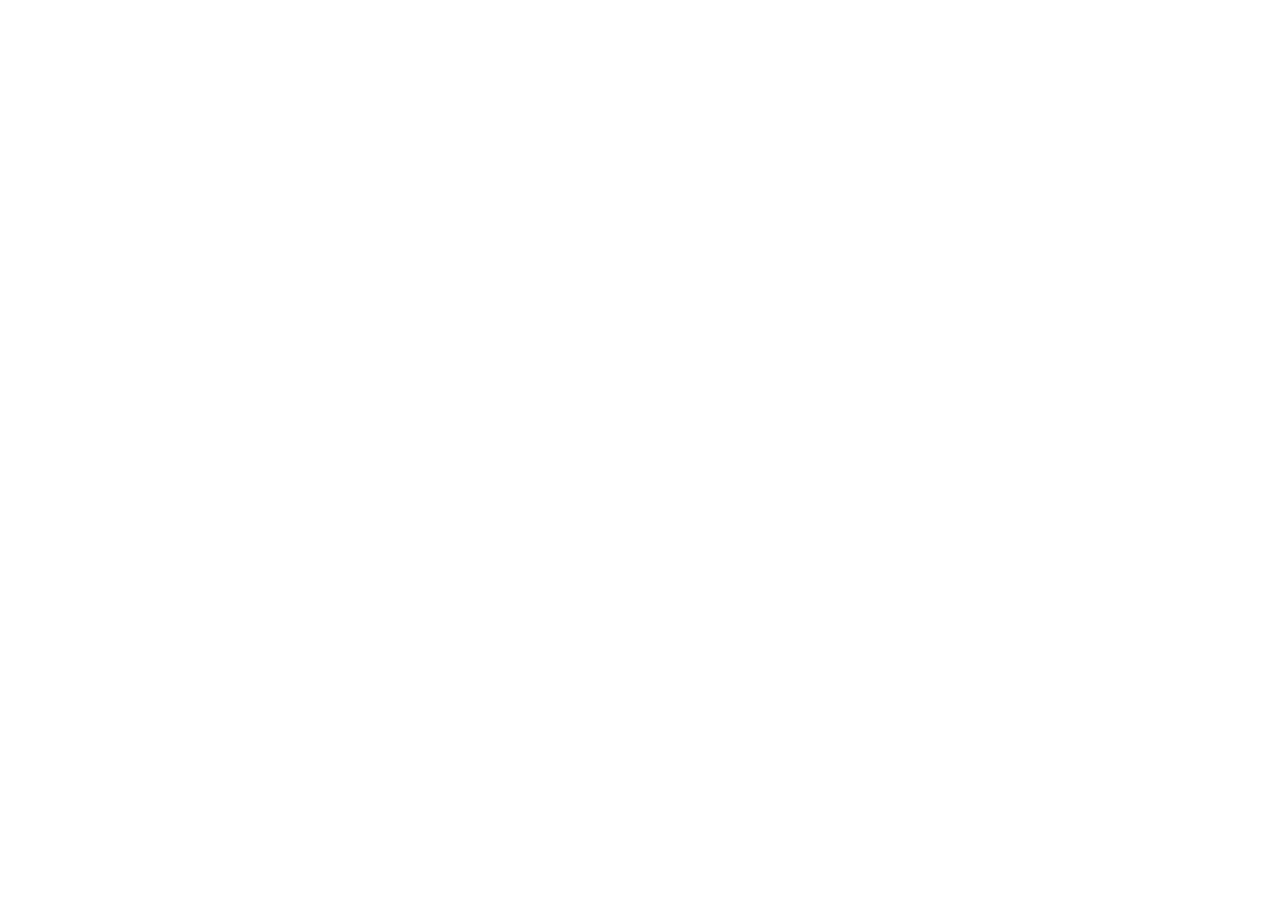
==== index.html @ 639f2962 "add design token and atom ui component at main.css and token.css" ====
<!DOCTYPE html>
<html lang="en">
<head>
    <meta charset="UTF-8">
    <meta name="viewport" content="width=device-width, initial-scale=1.0">
    <link rel="stylesheet" href="./styles/main.css">
    <title>Document</title>
</head>
<body>
    
</body>
</html>
---- styles/main.css ----
@import url(./token.css);

.heading-1{
    font-family: var(--font-family-heading);
    font-size: var(--font-size-h1);
    font-weight: var(--font-weight-h1);
    line-height: var(--font-lineheight-h1);
    letter-spacing: var(--font-letterspacing-h1);
}
.heading-2{
    font-family: var(--font-family-heading);
    font-size: var(--font-size-h2);
    font-weight: var(--font-weight-h2);
    line-height: var(--font-lineheight-h2);
    letter-spacing: var(--font-letterspacing-h2);
}
.heading-3{
    font-family: var(--font-family-heading);
    font-size: var(--font-size-h3);
    font-weight: var(--font-weight-h3);
    line-height: var(--font-lineheight-h3);
    letter-spacing: var(--font-letterspacing-h3);
}
.heading-4{
    font-family: var(--font-family-heading);
    font-size: var(--font-size-h4);
    font-weight: var(--font-weight-h4);
    line-height: var(--font-lineheight-h4);
    letter-spacing: var(--font-letterspacing-h4);
}
.heading-5{
    font-family: var(--font-family-heading);
    font-size: var(--font-size-h5);
    font-weight: var(--font-weight-h5);
    line-height: var(--font-lineheight-h5);
    letter-spacing: var(--font-letterspacing-h5);
}
.heading-6{
    font-family: var(--font-family-heading);
    font-size: var(--font-size-h6);
    font-weight: var(--font-weight-h6);
    line-height: var(--font-lineheight-h6);
    letter-spacing: var(--font-letterspacing-h6);
}

.body-large-bold{
    font-family: var(--font-family-heading);
    font-size: var(--font-size-body-large-bold);
    font-weight: var(--font-weight-body-large-bold);
    line-height: var(--font-lineheight-body-large-bold);
    letter-spacing: var(--font-letterspacing-body-large-bold);
}
.body-large-semibold{
    font-family: var(--font-family-heading);
    font-size: var(--font-size-body-large-semibold);
    font-weight: var(--font-weight-body-large-semibold);
    line-height: var(--font-lineheight-body-large-semibold);
    letter-spacing: var(--font-letterspacing-body-large-semibold);
}
.body-large-medium{
    font-family: var(--font-family-heading);
    font-size: var(--font-size-body-large-medium);
    font-weight: var(--font-weight-body-large-medium);
    line-height: var(--font-lineheight-body-large-medium);
    letter-spacing: var(--font-letterspacing-body-large-medium);
}
.body-large-reguler{
    font-family: var(--font-family-heading);
    font-size: var(--font-size-body-large-reguler);
    font-weight: var(--font-weight-body-large-reguler);
    line-height: var(--font-lineheight-body-large-reguler);
    letter-spacing: var(--font-letterspacing-body-large-reguler);
}


.body-medium-bold{
    font-family: var(--font-family-heading);
    font-size: var(--font-size-body-medium-bold);
    font-weight: var(--font-weight-body-medium-bold);
    line-height: var(--font-lineheight-body-medium-bold);
    letter-spacing: var(--font-letterspacing-body-medium-bold);
}
.body-medium-semibold{
    font-family: var(--font-family-heading);
    font-size: var(--font-size-body-medium-semibold);
    font-weight: var(--font-weight-body-medium-semibold);
    line-height: var(--font-lineheight-body-medium-semibold);
    letter-spacing: var(--font-letterspacing-body-medium-semibold);
}
.body-medium-medium{
    font-family: var(--font-family-heading);
    font-size: var(--font-size-body-medium-medium);
    font-weight: var(--font-weight-body-medium-medium);
    line-height: var(--font-lineheight-body-medium-medium);
    letter-spacing: var(--font-letterspacing-body-medium-medium);
}
.body-medium-reguler{
    font-family: var(--font-family-heading);
    font-size: var(--font-size-body-medium-reguler);
    font-weight: var(--font-weight-body-medium-reguler);
    line-height: var(--font-lineheight-body-medium-reguler);
    letter-spacing: var(--font-letterspacing-body-medium-reguler);
}


.body-small-bold{
    font-family: var(--font-family-heading);
    font-size: var(--font-size-body-small-bold);
    font-weight: var(--font-weight-body-small-bold);
    line-height: var(--font-lineheight-body-small-bold);
    letter-spacing: var(--font-letterspacing-body-small-bold);
}
.body-small-semibold{
    font-family: var(--font-family-heading);
    font-size: var(--font-size-body-small-semibold);
    font-weight: var(--font-weight-body-small-semibold);
    line-height: var(--font-lineheight-body-small-semibold);
    letter-spacing: var(--font-letterspacing-body-small-semibold);
}
.body-small-medium{
    font-family: var(--font-family-heading);
    font-size: var(--font-size-body-small-medium);
    font-weight: var(--font-weight-body-small-medium);
    line-height: var(--font-lineheight-body-small-medium);
    letter-spacing: var(--font-letterspacing-body-small-medium);
}
.body-small-reguler{
    font-family: var(--font-family-heading);
    font-size: var(--font-size-body-small-reguler);
    font-weight: var(--font-weight-body-small-reguler);
    line-height: var(--font-lineheight-body-small-reguler);
    letter-spacing: var(--font-letterspacing-body-small-reguler);
}

.btn{
    font-family: var(--font-family-heading);
    font-size: var(--font-size-body-medium-bold);
    font-weight: var(--font-weight-body-medium-bold);
    line-height: var(--font-lineheight-body-medium-bold);
    letter-spacing: var(--font-letterspacing-body-medium-bold);
    display: inline-flex;
    align-items: center;
    justify-content: center;
    gap: 8px;
    height: 42px;
    padding: 10px 26px;
    border-radius: 10px;
    border: 1px solid transparent;
    cursor: pointer;
}

.button-primary-contained{
    color: var(--text-light-primary);
    background-color: var(--primary-default);
}
.button-primary-shadow{
    color: var(--primary-default);
    background-color: var(--primary-100);
}
.button-primary-outlined{
    color: var(--primary-default);
    background-color: var(--text-light-primary);
    border-color: var(--primary-default);
}
.button-secondary-contained{
    color: var(--text-light-primary);
    background-color: var(--secondary-default);
}
.button-secondary-shadow{
    color: var(--secondary-default);
    background-color: var(--secondary-100);
}
.button-secondary-outlined{
    color: var(--secondary-default);
    background-color: var(--text-light-primary);
    border-color: var(--secondary-default);
}
.button-disabled-contained{
    color: var(--text-dark-disabled);
    background-color: var(--greyscale-400);
}
.button-disabled-shadow{
    color: var(--text-dark-disabled);
    background-color: var(--greyscale-300);
}
.button-disabled-outlined{
    color: var(--text-dark-disabled);
    background-color: var(--greyscale-200);
    border-color: var(--disabled-default);
}
.chip{
    font-family: var(--font-family-heading);
    font-size: var(--font-size-body-small-regular);
    font-weight: var(--font-weight-body-small-regular);
    line-height: var(--font-lineheight-body-small-regular);
    letter-spacing: var(--font-letterspacing-body-small-regular);
    display: inline-flex;
    align-items: center;
    gap: 4px;
    padding: 4px 10px;
    border-radius: 10px;
    border: 1px solid transparent;
}

/* success */
.chip-success-shadow{
    color: var(--success-default);
    background-color: var(--success-background);
}
.chip-success-contained{
    color: var(--text-light-primary);
    background-color: var(--success-default);
}
.chip-success-outlined{
    color: var(--success-default);
    background-color: var(--text-light-primary);
    border-color: var(--success-default);
}

/* info */
.chip-info-shadow{
    color: var(--info-default);
    background-color: var(--info-background);
}
.chip-info-contained{
    color: var(--text-light-primary);
    background-color: var(--info-default);
}
.chip-info-outlined{
    color: var(--info-default);
    background-color: var(--text-light-primary);
    border-color: var(--info-default);
}

/* warning */
.chip-warning-shadow{
    color: var(--warning-default);
    background-color: var(--warning-background);
}
.chip-warning-contained{
    color: var(--text-light-primary);
    background-color: var(--warning-default);
}
.chip-warning-outlined{
    color: var(--warning-default);
    background-color: var(--text-light-primary);
    border-color: var(--warning-default);
}

/* error */
.chip-error-shadow{
    color: var(--error-default);
    background-color: var(--error-background);
}
.chip-error-contained{
    color: var(--text-light-primary);
    background-color: var(--error-default);
}
.chip-error-outlined{
    color: var(--error-default);
    background-color: var(--text-light-primary);
    border-color: var(--error-default);
}

/* primary */
.chip-primary-shadow{
    color: var(--primary-default);
    background-color: var(--primary-100);
}
.chip-primary-contained{
    color: var(--text-light-primary);
    background-color: var(--primary-default);
}
.chip-primary-outlined{
    color: var(--primary-default);
    background-color: var(--text-light-primary);
    border-color: var(--primary-default);
}

/* secondary */
.chip-secondary-shadow{
    color: var(--secondary-default);
    background-color: var(--secondary-100);
}
.chip-secondary-contained{
    color: var(--text-light-primary);
    background-color: var(--secondary-default);
}
.chip-secondary-outlined{
    color: var(--secondary-default);
    background-color: var(--text-light-primary);
    border-color: var(--secondary-default);
}

/* disabled */
.chip-disabled-shadow{
    color: var(--text-dark-disabled);
    background-color: var(--greyscale-300);
}
.chip-disabled-contained{
    color: var(--text-dark-disabled);
    background-color: var(--greyscale-400);
}
.chip-disabled-outlined{
    color: var(--text-dark-disabled);
    background-color: var(--greyscale-200);
    border-color: var(--greyscale-500);
}

/* Checkbox Component */
.checkbox-container {
    display: inline-flex;
    align-items: center;
    gap: 12px;
    cursor: pointer;
    user-select: none;
    font-family: var(--font-family-body);
    font-size: var(--font-size-body-medium-regular);
    font-weight: var(--font-weight-body-medium-regular);
    line-height: var(--font-lineheight-body-medium-regular);
    letter-spacing: var(--font-letterspacing-body-medium-regular);
    color: var(--text-dark-secondary);
}

.checkbox-input {
    appearance: none;
    -webkit-appearance: none;
    width: 18px;
    height: 18px;
    border-radius: 4px;
    border: 1px solid var(--primary-default);
    background-color: var(--primary-100);
    outline: none;
    cursor: pointer;
    display: grid;
    place-content: center;
    transition: all 0.2s ease;
    flex-shrink: 0;
    margin-bottom: 4px;
}

/* Checked state */
.checkbox-input:checked {
    background-color: var(--primary-default);
    border-color: var(--primary-default);
    margin-bottom: 4px;
}

.checkbox-input:checked::before {
    content: "";
    width: 4px;
    height: 8px;
    border: solid var(--text-light-primary);
    border-width: 0 2px 2px 0;
    transform: rotate(45deg);
    margin-bottom: 2px;
}

/* Disabled state */
.checkbox-container:has(.checkbox-input:disabled) {
    cursor: not-allowed;
    color: var(--text-dark-disabled);
}

.checkbox-input:disabled {
    cursor: not-allowed;
    background-color: var(--greyscale-300);
    border-color: var(--greyscale-300);
    margin-bottom: 4px;
}

.checkbox-input:disabled::before {
    content: "";
    width: 4px;
    height: 8px;
    border: solid var(--text-light-primary);
    border-width: 0 2px 2px 0;
    transform: rotate(45deg);
    margin-bottom: 2px;
}

/* Radio Button Component */
.radio-container {
    display: inline-flex;
    align-items: center;
    gap: 12px;
    cursor: pointer;
    user-select: none;
    font-family: var(--font-family-body);
    font-size: var(--font-size-body-medium-regular);
    font-weight: var(--font-weight-body-medium-regular);
    line-height: var(--font-lineheight-body-medium-regular);
    letter-spacing: var(--font-letterspacing-body-medium-regular);
    color: var(--text-dark-secondary);
}

.radio-input {
    appearance: none;
    -webkit-appearance: none;
    width: 18px;
    height: 18px;
    border-radius: 50%;
    border: 1.5px solid var(--primary-default);
    background-color: var(--other-primarybackground);
    outline: none;
    cursor: pointer;
    display: grid;
    place-content: center;
    transition: all 0.2s ease;
    flex-shrink: 0;
    margin-bottom: 4px;
}

/* Checked state */
.radio-input:checked::before {
    content: "";
    width: 10px;
    height: 10px;
    border-radius: 50%;
    background-color: var(--primary-default);
}

/* Disabled state */
.radio-container:has(.radio-input:disabled) {
    cursor: not-allowed;
    color: var(--text-dark-disabled);
}

.radio-input:disabled {
    cursor: not-allowed;
    border-color: var(--greyscale-300);
    background-color: var(--other-primarybackground);
    margin-bottom: 4px;
}

.radio-input:disabled::before {
    content: "";
    width: 10px;
    height: 10px;
    border-radius: 50%;
    background-color: var(--greyscale-300);
}

/* Switch (Toggle) Component */
.switch-container {
    display: inline-flex;
    align-items: center;
    gap: 12px;
    cursor: pointer;
    user-select: none;
    font-family: var(--font-family-body);
    font-size: var(--font-size-body-medium-regular);
    font-weight: var(--font-weight-body-medium-regular);
    line-height: var(--font-lineheight-body-medium-regular);
    letter-spacing: var(--font-letterspacing-body-medium-regular);
    color: var(--text-dark-primary);
}

.switch-input {
    appearance: none;
    -webkit-appearance: none;
    width: 38px;
    height: 22px;
    border-radius: 30px;
    background-color: var(--primary-100);
    outline: none;
    cursor: pointer;
    position: relative;
    transition: background-color 0.25s ease;
    flex-shrink: 0;
}

/* Bulatan tombol geser (Handle) */
.switch-input::before {
    content: "";
    position: absolute;
    width: 16px;
    height: 16px;
    border-radius: 50%;
    background-color: var(--greyscale-50);
    box-shadow: 0 1px 3px rgba(0, 0, 0, 0.15);
    top: 3px;
    left: 3px;
    transition: transform 0.25s ease, background-color 0.25s ease;
}

/* Active / Checked state (State=True) */
.switch-input:checked {
    background-color: var(--primary-default);
}

.switch-input:checked::before {
    transform: translateX(16px);
}

/* Disabled state */
.switch-container:has(.switch-input:disabled) {
    cursor: not-allowed;
    color: var(--text-dark-disabled);
}

.switch-input:disabled {
    cursor: not-allowed;
    background-color: var(--greyscale-200);
}

.switch-input:disabled::before {
    background-color: var(--greyscale-500);
    box-shadow: none;
}

.switch-input:disabled:checked {
    background-color: var(--greyscale-200);
}

.switch-input:disabled:checked::before {
    transform: translateX(16px);
    background-color: var(--greyscale-500);
}
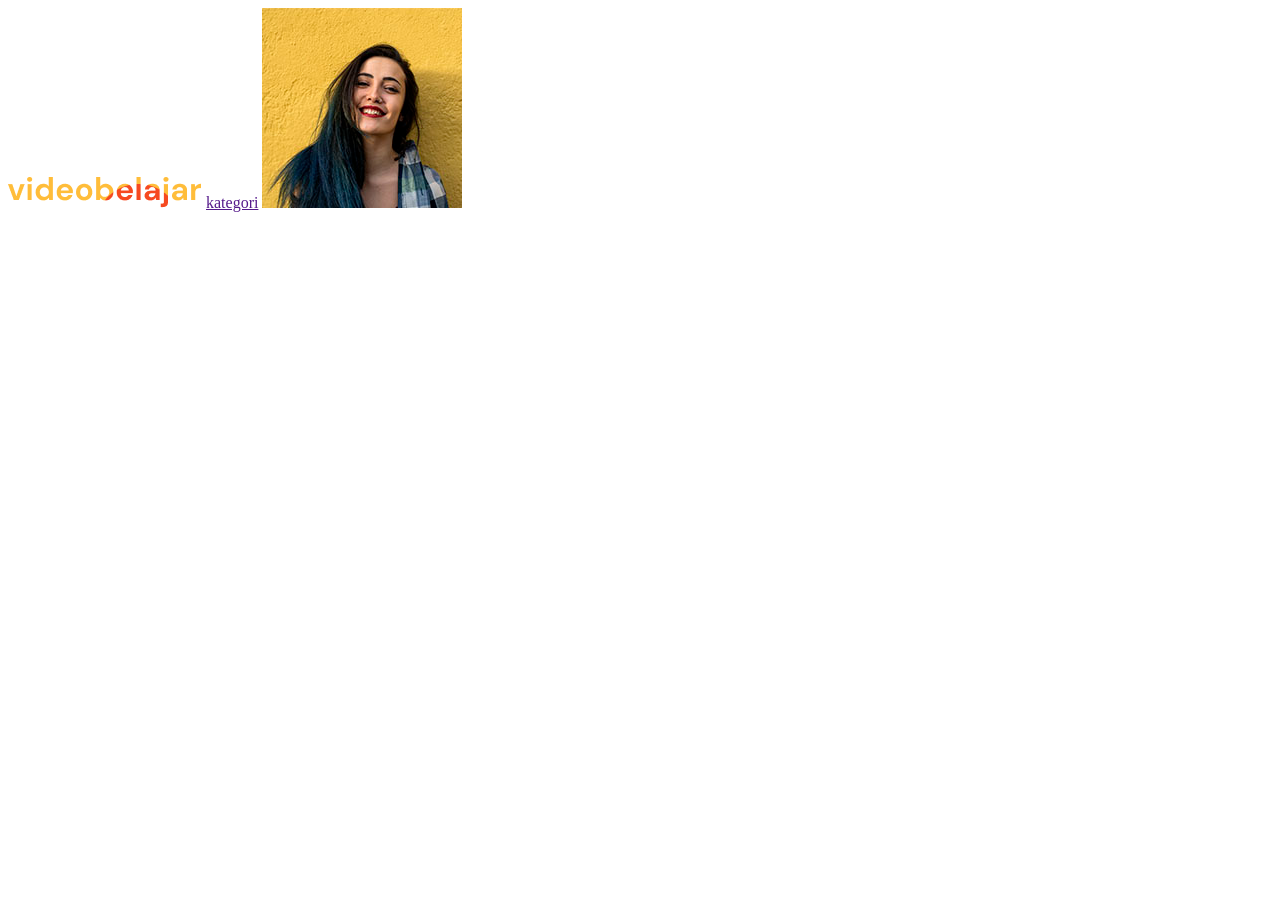
==== commit ce5e3b22: "add components.css, home.css, and auth.css" ====
--- a/index.html
+++ b/index.html
@@ -7,6 +7,11 @@
     <title>Document</title>
 </head>
 <body>
-    
+    <!-- Header/Navbar -->
+    <header class="navbar">
+        <img src="./assets/Logo.png" alt="logo video belajar">
+        <a href="">kategori</a>
+        <img src="./assets/profile.png" alt="foto profile">
+    </header>
 </body>
 </html>
--- a/styles/main.css
+++ b/styles/main.css
@@ -1,4 +1,7 @@
 @import url(./token.css);
+@import url(./components.css);
+@import url(./home.css);
+@import url(./auth.css);
 
 .heading-1{
     font-family: var(--font-family-heading);
@@ -132,391 +135,7 @@
     letter-spacing: var(--font-letterspacing-body-small-reguler);
 }
 
-.btn{
-    font-family: var(--font-family-heading);
-    font-size: var(--font-size-body-medium-bold);
-    font-weight: var(--font-weight-body-medium-bold);
-    line-height: var(--font-lineheight-body-medium-bold);
-    letter-spacing: var(--font-letterspacing-body-medium-bold);
-    display: inline-flex;
-    align-items: center;
-    justify-content: center;
-    gap: 8px;
-    height: 42px;
-    padding: 10px 26px;
-    border-radius: 10px;
-    border: 1px solid transparent;
-    cursor: pointer;
-}
-
-.button-primary-contained{
-    color: var(--text-light-primary);
-    background-color: var(--primary-default);
-}
-.button-primary-shadow{
-    color: var(--primary-default);
-    background-color: var(--primary-100);
-}
-.button-primary-outlined{
-    color: var(--primary-default);
-    background-color: var(--text-light-primary);
-    border-color: var(--primary-default);
-}
-.button-secondary-contained{
-    color: var(--text-light-primary);
-    background-color: var(--secondary-default);
-}
-.button-secondary-shadow{
-    color: var(--secondary-default);
-    background-color: var(--secondary-100);
-}
-.button-secondary-outlined{
-    color: var(--secondary-default);
-    background-color: var(--text-light-primary);
-    border-color: var(--secondary-default);
-}
-.button-disabled-contained{
-    color: var(--text-dark-disabled);
-    background-color: var(--greyscale-400);
-}
-.button-disabled-shadow{
-    color: var(--text-dark-disabled);
-    background-color: var(--greyscale-300);
-}
-.button-disabled-outlined{
-    color: var(--text-dark-disabled);
-    background-color: var(--greyscale-200);
-    border-color: var(--disabled-default);
-}
-.chip{
-    font-family: var(--font-family-heading);
-    font-size: var(--font-size-body-small-regular);
-    font-weight: var(--font-weight-body-small-regular);
-    line-height: var(--font-lineheight-body-small-regular);
-    letter-spacing: var(--font-letterspacing-body-small-regular);
-    display: inline-flex;
-    align-items: center;
-    gap: 4px;
-    padding: 4px 10px;
-    border-radius: 10px;
-    border: 1px solid transparent;
-}
-
-/* success */
-.chip-success-shadow{
-    color: var(--success-default);
-    background-color: var(--success-background);
-}
-.chip-success-contained{
-    color: var(--text-light-primary);
-    background-color: var(--success-default);
-}
-.chip-success-outlined{
-    color: var(--success-default);
-    background-color: var(--text-light-primary);
-    border-color: var(--success-default);
-}
-
-/* info */
-.chip-info-shadow{
-    color: var(--info-default);
-    background-color: var(--info-background);
-}
-.chip-info-contained{
-    color: var(--text-light-primary);
-    background-color: var(--info-default);
-}
-.chip-info-outlined{
-    color: var(--info-default);
-    background-color: var(--text-light-primary);
-    border-color: var(--info-default);
-}
-
-/* warning */
-.chip-warning-shadow{
-    color: var(--warning-default);
-    background-color: var(--warning-background);
-}
-.chip-warning-contained{
-    color: var(--text-light-primary);
-    background-color: var(--warning-default);
-}
-.chip-warning-outlined{
-    color: var(--warning-default);
-    background-color: var(--text-light-primary);
-    border-color: var(--warning-default);
-}
-
-/* error */
-.chip-error-shadow{
-    color: var(--error-default);
-    background-color: var(--error-background);
-}
-.chip-error-contained{
-    color: var(--text-light-primary);
-    background-color: var(--error-default);
-}
-.chip-error-outlined{
-    color: var(--error-default);
-    background-color: var(--text-light-primary);
-    border-color: var(--error-default);
-}
-
-/* primary */
-.chip-primary-shadow{
-    color: var(--primary-default);
-    background-color: var(--primary-100);
-}
-.chip-primary-contained{
-    color: var(--text-light-primary);
-    background-color: var(--primary-default);
-}
-.chip-primary-outlined{
-    color: var(--primary-default);
-    background-color: var(--text-light-primary);
-    border-color: var(--primary-default);
-}
-
-/* secondary */
-.chip-secondary-shadow{
-    color: var(--secondary-default);
-    background-color: var(--secondary-100);
-}
-.chip-secondary-contained{
-    color: var(--text-light-primary);
-    background-color: var(--secondary-default);
-}
-.chip-secondary-outlined{
-    color: var(--secondary-default);
-    background-color: var(--text-light-primary);
-    border-color: var(--secondary-default);
-}
-
-/* disabled */
-.chip-disabled-shadow{
-    color: var(--text-dark-disabled);
-    background-color: var(--greyscale-300);
-}
-.chip-disabled-contained{
-    color: var(--text-dark-disabled);
-    background-color: var(--greyscale-400);
-}
-.chip-disabled-outlined{
-    color: var(--text-dark-disabled);
-    background-color: var(--greyscale-200);
-    border-color: var(--greyscale-500);
-}
-
-/* Checkbox Component */
-.checkbox-container {
-    display: inline-flex;
-    align-items: center;
-    gap: 12px;
-    cursor: pointer;
-    user-select: none;
-    font-family: var(--font-family-body);
-    font-size: var(--font-size-body-medium-regular);
-    font-weight: var(--font-weight-body-medium-regular);
-    line-height: var(--font-lineheight-body-medium-regular);
-    letter-spacing: var(--font-letterspacing-body-medium-regular);
-    color: var(--text-dark-secondary);
-}
-
-.checkbox-input {
-    appearance: none;
-    -webkit-appearance: none;
-    width: 18px;
-    height: 18px;
-    border-radius: 4px;
-    border: 1px solid var(--primary-default);
-    background-color: var(--primary-100);
-    outline: none;
-    cursor: pointer;
-    display: grid;
-    place-content: center;
-    transition: all 0.2s ease;
-    flex-shrink: 0;
-    margin-bottom: 4px;
-}
-
-/* Checked state */
-.checkbox-input:checked {
-    background-color: var(--primary-default);
-    border-color: var(--primary-default);
-    margin-bottom: 4px;
-}
-
-.checkbox-input:checked::before {
-    content: "";
-    width: 4px;
-    height: 8px;
-    border: solid var(--text-light-primary);
-    border-width: 0 2px 2px 0;
-    transform: rotate(45deg);
-    margin-bottom: 2px;
-}
-
-/* Disabled state */
-.checkbox-container:has(.checkbox-input:disabled) {
-    cursor: not-allowed;
-    color: var(--text-dark-disabled);
-}
-
-.checkbox-input:disabled {
-    cursor: not-allowed;
-    background-color: var(--greyscale-300);
-    border-color: var(--greyscale-300);
-    margin-bottom: 4px;
-}
-
-.checkbox-input:disabled::before {
-    content: "";
-    width: 4px;
-    height: 8px;
-    border: solid var(--text-light-primary);
-    border-width: 0 2px 2px 0;
-    transform: rotate(45deg);
-    margin-bottom: 2px;
-}
-
-/* Radio Button Component */
-.radio-container {
-    display: inline-flex;
-    align-items: center;
-    gap: 12px;
-    cursor: pointer;
-    user-select: none;
-    font-family: var(--font-family-body);
-    font-size: var(--font-size-body-medium-regular);
-    font-weight: var(--font-weight-body-medium-regular);
-    line-height: var(--font-lineheight-body-medium-regular);
-    letter-spacing: var(--font-letterspacing-body-medium-regular);
-    color: var(--text-dark-secondary);
-}
-
-.radio-input {
-    appearance: none;
-    -webkit-appearance: none;
-    width: 18px;
-    height: 18px;
-    border-radius: 50%;
-    border: 1.5px solid var(--primary-default);
-    background-color: var(--other-primarybackground);
-    outline: none;
-    cursor: pointer;
-    display: grid;
-    place-content: center;
-    transition: all 0.2s ease;
-    flex-shrink: 0;
-    margin-bottom: 4px;
-}
-
-/* Checked state */
-.radio-input:checked::before {
-    content: "";
-    width: 10px;
-    height: 10px;
-    border-radius: 50%;
-    background-color: var(--primary-default);
-}
-
-/* Disabled state */
-.radio-container:has(.radio-input:disabled) {
-    cursor: not-allowed;
-    color: var(--text-dark-disabled);
-}
-
-.radio-input:disabled {
-    cursor: not-allowed;
-    border-color: var(--greyscale-300);
-    background-color: var(--other-primarybackground);
-    margin-bottom: 4px;
-}
-
-.radio-input:disabled::before {
-    content: "";
-    width: 10px;
-    height: 10px;
-    border-radius: 50%;
-    background-color: var(--greyscale-300);
-}
-
-/* Switch (Toggle) Component */
-.switch-container {
-    display: inline-flex;
-    align-items: center;
-    gap: 12px;
-    cursor: pointer;
-    user-select: none;
-    font-family: var(--font-family-body);
-    font-size: var(--font-size-body-medium-regular);
-    font-weight: var(--font-weight-body-medium-regular);
-    line-height: var(--font-lineheight-body-medium-regular);
-    letter-spacing: var(--font-letterspacing-body-medium-regular);
-    color: var(--text-dark-primary);
-}
-
-.switch-input {
-    appearance: none;
-    -webkit-appearance: none;
-    width: 38px;
-    height: 22px;
-    border-radius: 30px;
-    background-color: var(--primary-100);
-    outline: none;
-    cursor: pointer;
-    position: relative;
-    transition: background-color 0.25s ease;
-    flex-shrink: 0;
-}
-
-/* Bulatan tombol geser (Handle) */
-.switch-input::before {
-    content: "";
-    position: absolute;
-    width: 16px;
-    height: 16px;
-    border-radius: 50%;
-    background-color: var(--greyscale-50);
-    box-shadow: 0 1px 3px rgba(0, 0, 0, 0.15);
-    top: 3px;
-    left: 3px;
-    transition: transform 0.25s ease, background-color 0.25s ease;
-}
-
-/* Active / Checked state (State=True) */
-.switch-input:checked {
-    background-color: var(--primary-default);
-}
-
-.switch-input:checked::before {
-    transform: translateX(16px);
-}
-
-/* Disabled state */
-.switch-container:has(.switch-input:disabled) {
-    cursor: not-allowed;
-    color: var(--text-dark-disabled);
-}
-
-.switch-input:disabled {
-    cursor: not-allowed;
-    background-color: var(--greyscale-200);
-}
-
-.switch-input:disabled::before {
-    background-color: var(--greyscale-500);
-    box-shadow: none;
-}
-
-.switch-input:disabled:checked {
-    background-color: var(--greyscale-200);
-}
-
-.switch-input:disabled:checked::before {
-    transform: translateX(16px);
-    background-color: var(--greyscale-500);
-}
 
 
 
+
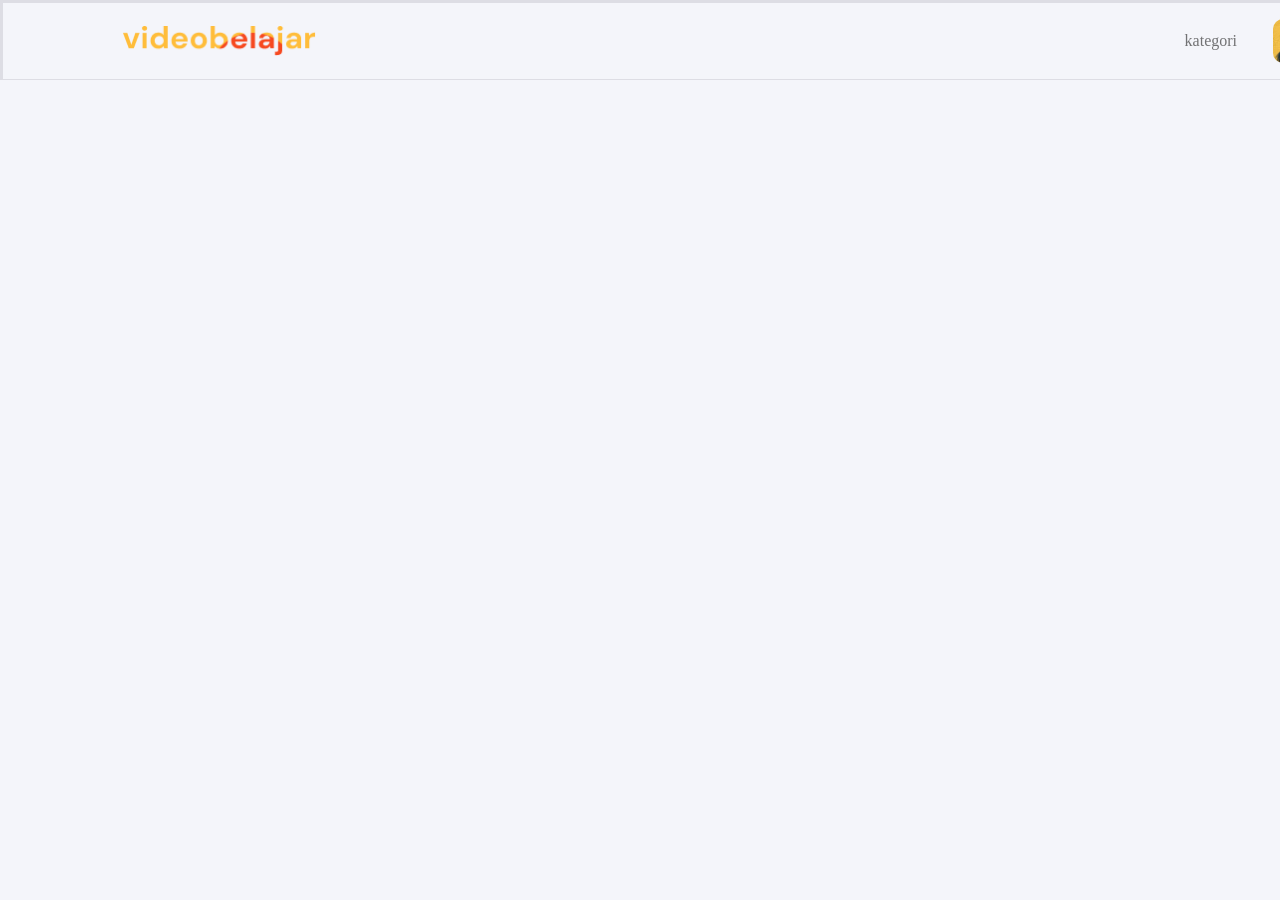
==== commit 0e4e4c24: "add reset.css for global  base styles" ====
--- a/index.html
+++ b/index.html
@@ -8,10 +8,12 @@
 </head>
 <body>
     <!-- Header/Navbar -->
-    <header class="navbar">
-        <img src="./assets/Logo.png" alt="logo video belajar">
-        <a href="">kategori</a>
-        <img src="./assets/profile.png" alt="foto profile">
+    <header class="navbar-container">
+        <div class="navbar-main">
+            <img class="logo-videobelajar" src="./assets/Logo.png" alt="logo video belajar">
+            <a class="kategori --body-medium-medium" href="">kategori</a>
+        </div>
+        <img class="profile-picture" src="./assets/profile.png" alt="foto profile">
     </header>
 </body>
 </html>
--- a/styles/main.css
+++ b/styles/main.css
@@ -1,4 +1,5 @@
 @import url(./token.css);
+@import url(./reset.css);
 @import url(./components.css);
 @import url(./home.css);
 @import url(./auth.css);
@@ -135,7 +136,45 @@
     letter-spacing: var(--font-letterspacing-body-small-reguler);
 }
 
+.navbar-container{
+    display: flex;
+    flex-direction: row;
+    justify-content: center;
+    align-items: center;
+    background-color: var(--other-basebackground);
+    width: 1440px;
+    height: 80px;
+    border-bottom-width: 1px;
+    padding-top: 12px;
+    padding-right: 120px;
+    padding-bottom: 12px;
+    padding-left: 120px;
+    gap: 36px;
+    border-color: var(--other-borderbackground);
+    border-style: solid;
+}
 
+.navbar-main{
+    display: flex;
+    justify-content: center;
+    align-items: center;
+    width: 1120px;
+    height: 56px;
+    justify-content: space-between;
+}
 
+.logo-videobelajar{
+    width: 193.03024291992188px;
+    height: 30.080001831054688px;
+}
 
+.profile-picture{
+    width: 44px;
+    height: 44px;
+    border-radius: 10px;
+}
 
+.kategori{
+    color: var(--text-dark-secondary);
+}
+
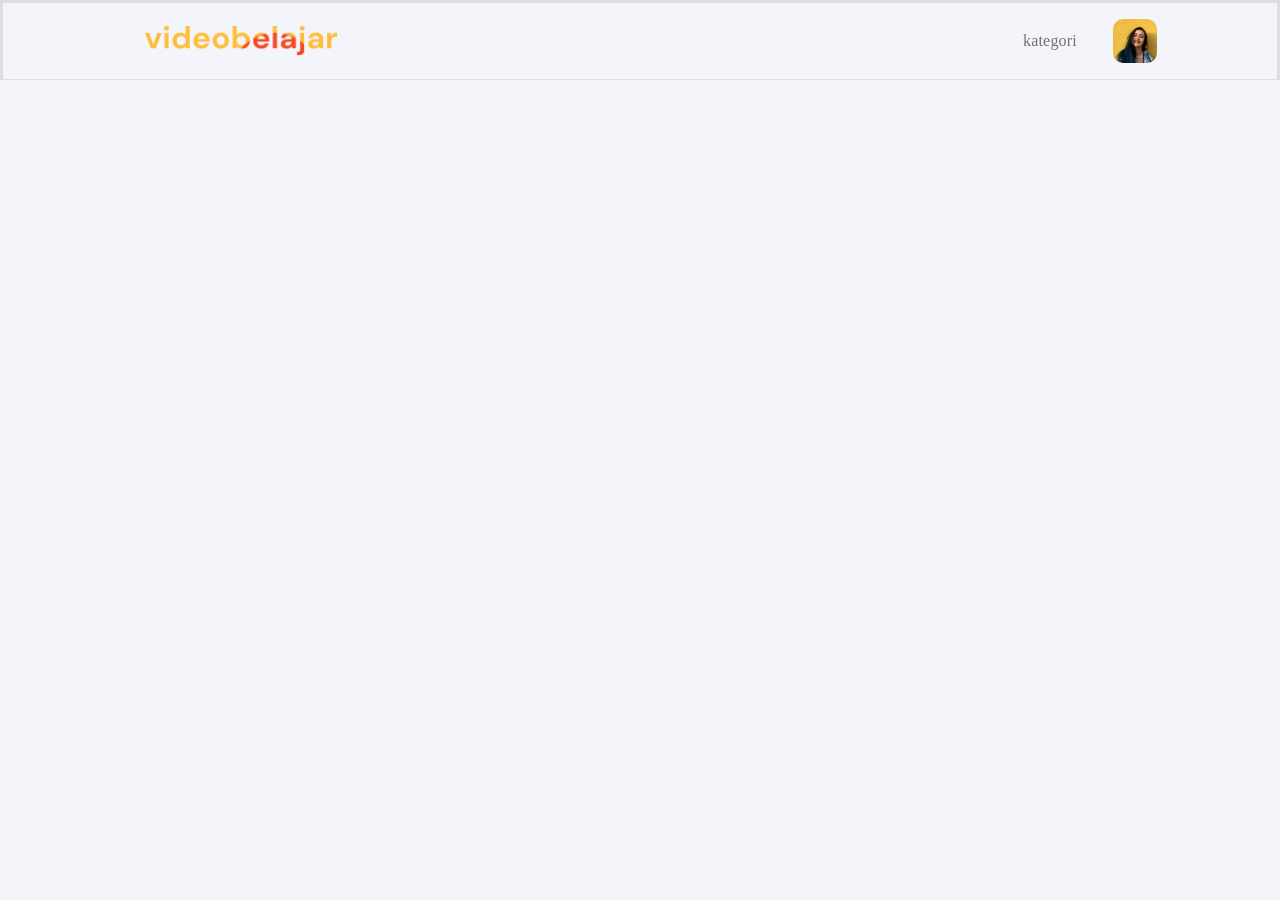
==== commit 70f5afd3: "make navbar and add navbar design at main.css" ====
--- a/index.html
+++ b/index.html
@@ -10,10 +10,18 @@
     <!-- Header/Navbar -->
     <header class="navbar-container">
         <div class="navbar-main">
-            <img class="logo-videobelajar" src="./assets/Logo.png" alt="logo video belajar">
-            <a class="kategori --body-medium-medium" href="">kategori</a>
+            <div class="box-logo-videobelajar">
+                <img class="logo-videobelajar" src="./assets/Logo.png" alt="logo video belajar">
+            </div>
+            <a class="kategori body-medium-medium" href="">kategori</a>
         </div>
         <img class="profile-picture" src="./assets/profile.png" alt="foto profile">
     </header>
+    <main>
+        <section class="hero-container"></section>
+        <section class="course-container"></section>
+        <section class="cta-container"></section>
+    </main>
+    <footer></footer>
 </body>
 </html>
--- a/styles/main.css
+++ b/styles/main.css
@@ -142,7 +142,7 @@
     justify-content: center;
     align-items: center;
     background-color: var(--other-basebackground);
-    width: 1440px;
+    width: 100%;
     height: 80px;
     border-bottom-width: 1px;
     padding-top: 12px;
@@ -163,6 +163,14 @@
     justify-content: space-between;
 }
 
+.box-logo-videobelajar{
+    display: flex;
+    width: 237px;
+    height: 56px;
+    align-items: center;
+    justify-content: center;
+}
+
 .logo-videobelajar{
     width: 193.03024291992188px;
     height: 30.080001831054688px;
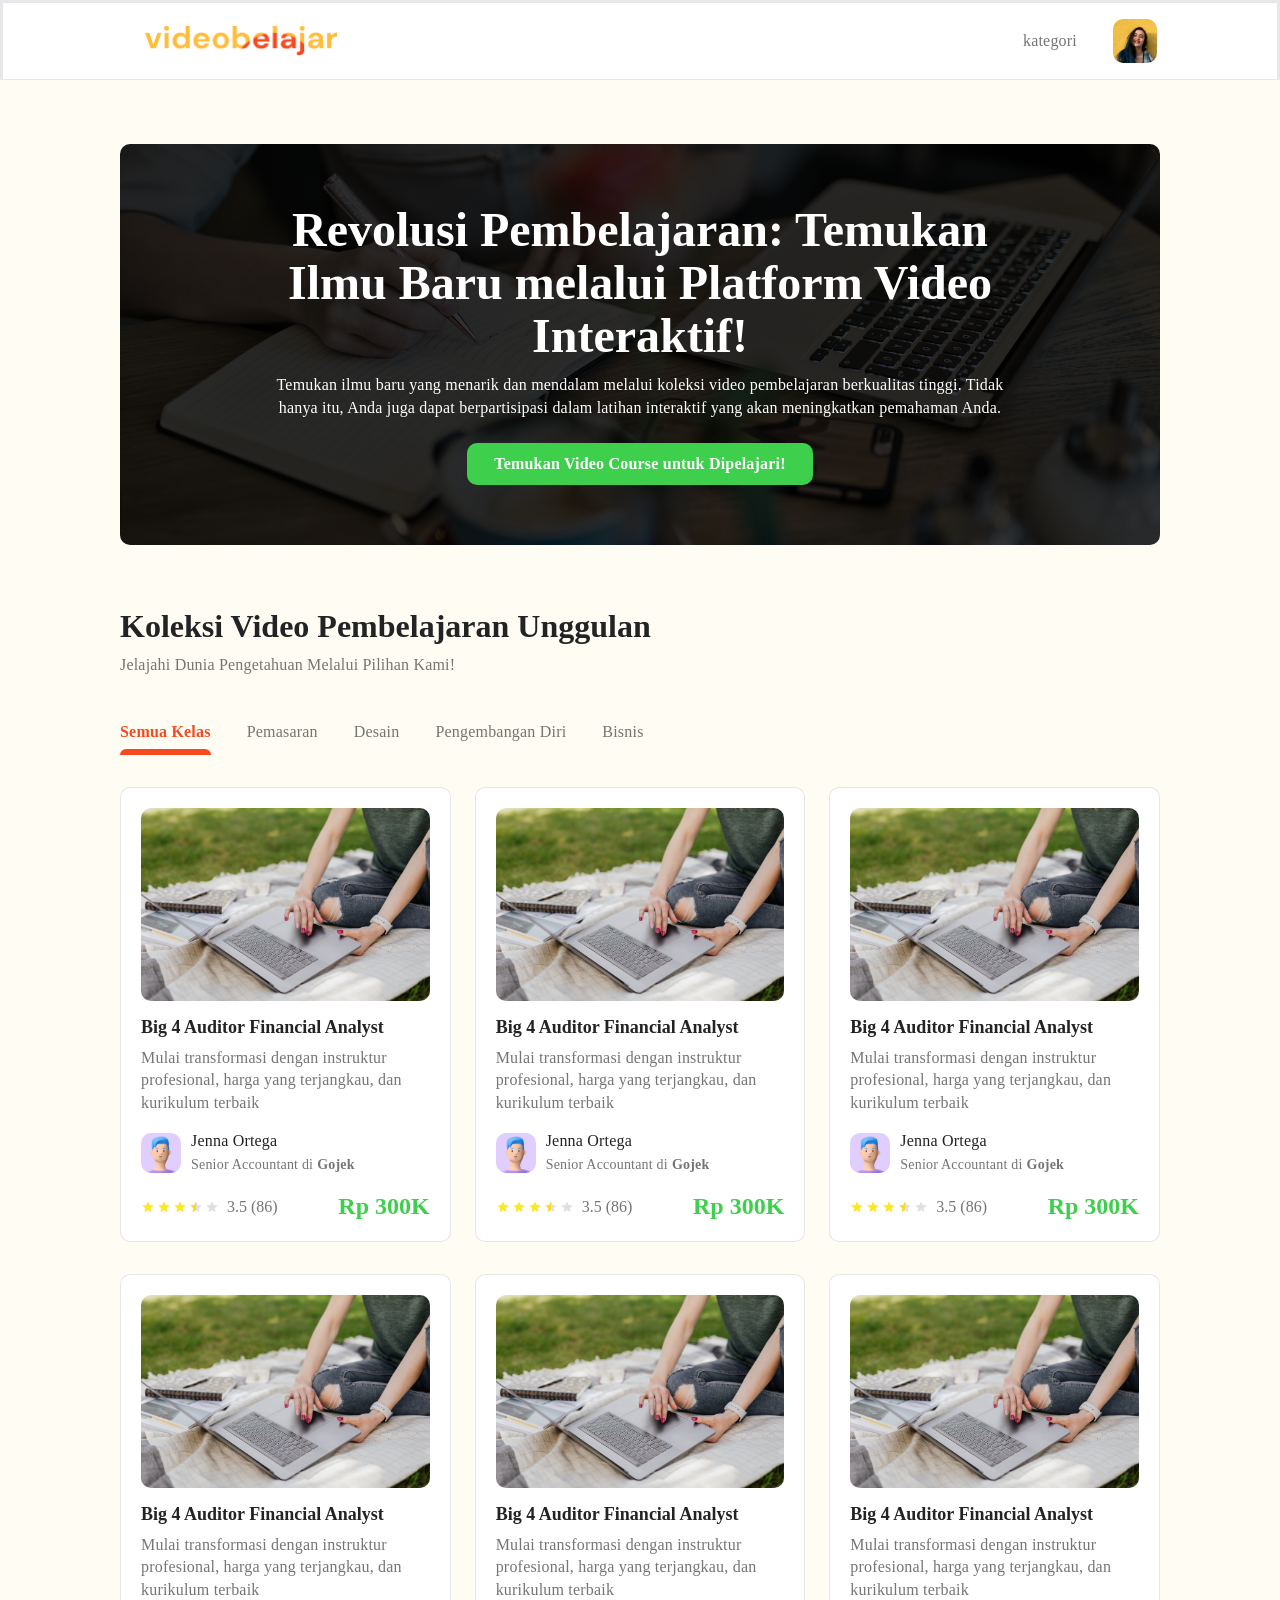
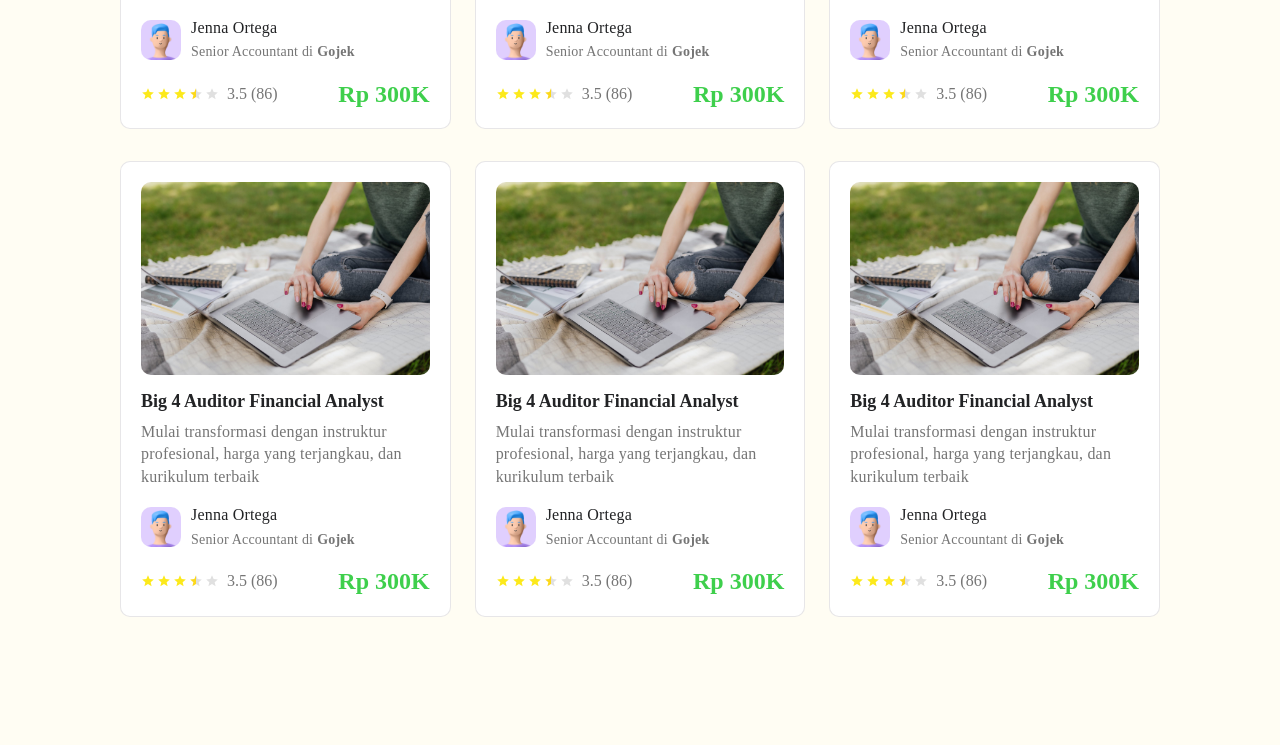
==== commit cfe6ff08: "make main content and course at index.html and home.css" ====
--- a/index.html
+++ b/index.html
@@ -17,9 +17,391 @@
         </div>
         <img class="profile-picture" src="./assets/profile.png" alt="foto profile">
     </header>
-    <main>
-        <section class="hero-container"></section>
-        <section class="course-container"></section>
+    <main class="main-container">
+        <section class="hero-container">
+            <div class="hero-content">
+                <h1 class="heading-1 hero-heading">
+                Revolusi Pembelajaran: Temukan Ilmu Baru melalui Platform Video Interaktif!
+                </h1>
+                <p class="body-medium-medium hero-desc">
+                    Temukan ilmu baru yang menarik dan mendalam melalui koleksi video pembelajaran berkualitas tinggi. Tidak hanya itu, Anda juga dapat berpartisipasi dalam latihan interaktif yang akan meningkatkan pemahaman Anda.
+                </p>
+            </div>
+            <button class="btn button-primary-contained hero-button">
+                Temukan Video Course untuk Dipelajari!
+            </button>
+        </section>
+        <section class="course-container">
+            <div class="course-header">
+                <h3 class="heading-3 course-header-title">Koleksi Video Pembelajaran Unggulan</h3>
+                <p class="body-medium-medium course-header-desc">Jelajahi Dunia Pengetahuan Melalui Pilihan Kami!</p>
+            </div>
+            <nav class="course-tab">
+                <button class="tab-item body-medium-medium active">Semua Kelas</button>
+                <button class="tab-item body-medium-medium">Pemasaran</button>
+                <button class="tab-item body-medium-medium">Desain</button>
+                <button class="tab-item body-medium-medium">Pengembangan Diri</button>
+                <button class="tab-item body-medium-medium">Bisnis</button>
+            </nav>
+            <div class="course-grid">
+                <!-- card-1 -->
+                <article class="card-container">
+                    <img class="card-thumbnail" src="./assets/card-thumbnail-1.jpg" alt="scroll laptop">
+                    <div class="card-desc">
+                        <h6 class="heading-6 card-desc-title">Big 4 Auditor Financial Analyst</h6>
+                        <p class="body-medium-medium card-desc-content">Mulai transformasi dengan instruktur profesional, harga yang terjangkau, dan kurikulum terbaik</p>
+                    </div>
+                    <div class="card-instructor">
+                        <img class="card-instructor-img" src="./assets/card-instructor-1.png" alt="instructor jenna">
+                        <div class="card-instructor-desc">
+                            <span class="body-medium-medium card-instructor-name">Jenna Ortega</span>
+                            <div>
+                                <span class="body-small-regular card-instructor-role">Senior Accountant di</span>
+                                <a class="body-small-bold card-instructor-pt" href="">Gojek</a>
+                            </div>
+                        </div>
+                    </div>
+                    <div class="card-bottom">
+                        <div class="card-rating">
+                            <div class="stars">
+                                <svg width="0" height="0" style="position: absolute;">
+                                    <defs>
+                                        <linearGradient id="half-grad" x1="0%" y1="0%" x2="100%" y2="0%">
+                                            <stop offset="50%" stop-color="#FCD81B" />
+                                            <stop offset="50%" stop-color="#E0E0E0" />
+                                        </linearGradient>
+                                    </defs>
+                                </svg>
+                                <svg class="star star-filled" viewBox="0 0 24 24"><path d="M12 17.27L18.18 21l-1.64-7.03L22 9.24l-7.19-.61L12 2 9.19 8.63 2 9.24l5.46 4.73L5.82 21z"/></svg>
+                                <svg class="star star-filled" viewBox="0 0 24 24"><path d="M12 17.27L18.18 21l-1.64-7.03L22 9.24l-7.19-.61L12 2 9.19 8.63 2 9.24l5.46 4.73L5.82 21z"/></svg>
+                                <svg class="star star-filled" viewBox="0 0 24 24"><path d="M12 17.27L18.18 21l-1.64-7.03L22 9.24l-7.19-.61L12 2 9.19 8.63 2 9.24l5.46 4.73L5.82 21z"/></svg>
+                                <svg class="star star-half" viewBox="0 0 24 24"><path d="M12 17.27L18.18 21l-1.64-7.03L22 9.24l-7.19-.61L12 2 9.19 8.63 2 9.24l5.46 4.73L5.82 21z"/></svg>
+                                <svg class="star star-empty" viewBox="0 0 24 24"><path d="M12 17.27L18.18 21l-1.64-7.03L22 9.24l-7.19-.61L12 2 9.19 8.63 2 9.24l5.46 4.73L5.82 21z"/></svg>
+                            </div>
+                            <span class="card-rating-text">3.5 (86)</span>
+                        </div>
+                        <span class="heading-4 card-price">Rp 300K</span>
+                    </div>
+                </article>
+                <!-- card-2 -->
+                <article class="card-container">
+                    <img class="card-thumbnail" src="./assets/card-thumbnail-1.jpg" alt="scroll laptop">
+                    <div class="card-desc">
+                        <h6 class="heading-6 card-desc-title">Big 4 Auditor Financial Analyst</h6>
+                        <p class="body-medium-medium card-desc-content">Mulai transformasi dengan instruktur profesional, harga yang terjangkau, dan kurikulum terbaik</p>
+                    </div>
+                    <div class="card-instructor">
+                        <img class="card-instructor-img" src="./assets/card-instructor-1.png" alt="instructor jenna">
+                        <div class="card-instructor-desc">
+                            <span class="body-medium-medium card-instructor-name">Jenna Ortega</span>
+                            <div>
+                                <span class="body-small-regular card-instructor-role">Senior Accountant di</span>
+                                <a class="body-small-bold card-instructor-pt" href="">Gojek</a>
+                            </div>
+                        </div>
+                    </div>
+                    <div class="card-bottom">
+                        <div class="card-rating">
+                            <div class="stars">
+                                <svg width="0" height="0" style="position: absolute;">
+                                    <defs>
+                                        <linearGradient id="half-grad" x1="0%" y1="0%" x2="100%" y2="0%">
+                                            <stop offset="50%" stop-color="#FCD81B" />
+                                            <stop offset="50%" stop-color="#E0E0E0" />
+                                        </linearGradient>
+                                    </defs>
+                                </svg>
+                                <svg class="star star-filled" viewBox="0 0 24 24"><path d="M12 17.27L18.18 21l-1.64-7.03L22 9.24l-7.19-.61L12 2 9.19 8.63 2 9.24l5.46 4.73L5.82 21z"/></svg>
+                                <svg class="star star-filled" viewBox="0 0 24 24"><path d="M12 17.27L18.18 21l-1.64-7.03L22 9.24l-7.19-.61L12 2 9.19 8.63 2 9.24l5.46 4.73L5.82 21z"/></svg>
+                                <svg class="star star-filled" viewBox="0 0 24 24"><path d="M12 17.27L18.18 21l-1.64-7.03L22 9.24l-7.19-.61L12 2 9.19 8.63 2 9.24l5.46 4.73L5.82 21z"/></svg>
+                                <svg class="star star-half" viewBox="0 0 24 24"><path d="M12 17.27L18.18 21l-1.64-7.03L22 9.24l-7.19-.61L12 2 9.19 8.63 2 9.24l5.46 4.73L5.82 21z"/></svg>
+                                <svg class="star star-empty" viewBox="0 0 24 24"><path d="M12 17.27L18.18 21l-1.64-7.03L22 9.24l-7.19-.61L12 2 9.19 8.63 2 9.24l5.46 4.73L5.82 21z"/></svg>
+                            </div>
+                            <span class="card-rating-text">3.5 (86)</span>
+                        </div>
+                        <span class="heading-4 card-price">Rp 300K</span>
+                    </div>
+                </article>
+                <!-- card-3 -->
+                <article class="card-container">
+                    <img class="card-thumbnail" src="./assets/card-thumbnail-1.jpg" alt="scroll laptop">
+                    <div class="card-desc">
+                        <h6 class="heading-6 card-desc-title">Big 4 Auditor Financial Analyst</h6>
+                        <p class="body-medium-medium card-desc-content">Mulai transformasi dengan instruktur profesional, harga yang terjangkau, dan kurikulum terbaik</p>
+                    </div>
+                    <div class="card-instructor">
+                        <img class="card-instructor-img" src="./assets/card-instructor-1.png" alt="instructor jenna">
+                        <div class="card-instructor-desc">
+                            <span class="body-medium-medium card-instructor-name">Jenna Ortega</span>
+                            <div>
+                                <span class="body-small-regular card-instructor-role">Senior Accountant di</span>
+                                <a class="body-small-bold card-instructor-pt" href="">Gojek</a>
+                            </div>
+                        </div>
+                    </div>
+                    <div class="card-bottom">
+                        <div class="card-rating">
+                            <div class="stars">
+                                <svg width="0" height="0" style="position: absolute;">
+                                    <defs>
+                                        <linearGradient id="half-grad" x1="0%" y1="0%" x2="100%" y2="0%">
+                                            <stop offset="50%" stop-color="#FCD81B" />
+                                            <stop offset="50%" stop-color="#E0E0E0" />
+                                        </linearGradient>
+                                    </defs>
+                                </svg>
+                                <svg class="star star-filled" viewBox="0 0 24 24"><path d="M12 17.27L18.18 21l-1.64-7.03L22 9.24l-7.19-.61L12 2 9.19 8.63 2 9.24l5.46 4.73L5.82 21z"/></svg>
+                                <svg class="star star-filled" viewBox="0 0 24 24"><path d="M12 17.27L18.18 21l-1.64-7.03L22 9.24l-7.19-.61L12 2 9.19 8.63 2 9.24l5.46 4.73L5.82 21z"/></svg>
+                                <svg class="star star-filled" viewBox="0 0 24 24"><path d="M12 17.27L18.18 21l-1.64-7.03L22 9.24l-7.19-.61L12 2 9.19 8.63 2 9.24l5.46 4.73L5.82 21z"/></svg>
+                                <svg class="star star-half" viewBox="0 0 24 24"><path d="M12 17.27L18.18 21l-1.64-7.03L22 9.24l-7.19-.61L12 2 9.19 8.63 2 9.24l5.46 4.73L5.82 21z"/></svg>
+                                <svg class="star star-empty" viewBox="0 0 24 24"><path d="M12 17.27L18.18 21l-1.64-7.03L22 9.24l-7.19-.61L12 2 9.19 8.63 2 9.24l5.46 4.73L5.82 21z"/></svg>
+                            </div>
+                            <span class="card-rating-text">3.5 (86)</span>
+                        </div>
+                        <span class="heading-4 card-price">Rp 300K</span>
+                    </div>
+                </article>
+            </div>
+            <div class="course-grid">
+                <!-- card-1 -->
+                <article class="card-container">
+                    <img class="card-thumbnail" src="./assets/card-thumbnail-1.jpg" alt="scroll laptop">
+                    <div class="card-desc">
+                        <h6 class="heading-6 card-desc-title">Big 4 Auditor Financial Analyst</h6>
+                        <p class="body-medium-medium card-desc-content">Mulai transformasi dengan instruktur profesional, harga yang terjangkau, dan kurikulum terbaik</p>
+                    </div>
+                    <div class="card-instructor">
+                        <img class="card-instructor-img" src="./assets/card-instructor-1.png" alt="instructor jenna">
+                        <div class="card-instructor-desc">
+                            <span class="body-medium-medium card-instructor-name">Jenna Ortega</span>
+                            <div>
+                                <span class="body-small-regular card-instructor-role">Senior Accountant di</span>
+                                <a class="body-small-bold card-instructor-pt" href="">Gojek</a>
+                            </div>
+                        </div>
+                    </div>
+                    <div class="card-bottom">
+                        <div class="card-rating">
+                            <div class="stars">
+                                <svg width="0" height="0" style="position: absolute;">
+                                    <defs>
+                                        <linearGradient id="half-grad" x1="0%" y1="0%" x2="100%" y2="0%">
+                                            <stop offset="50%" stop-color="#FCD81B" />
+                                            <stop offset="50%" stop-color="#E0E0E0" />
+                                        </linearGradient>
+                                    </defs>
+                                </svg>
+                                <svg class="star star-filled" viewBox="0 0 24 24"><path d="M12 17.27L18.18 21l-1.64-7.03L22 9.24l-7.19-.61L12 2 9.19 8.63 2 9.24l5.46 4.73L5.82 21z"/></svg>
+                                <svg class="star star-filled" viewBox="0 0 24 24"><path d="M12 17.27L18.18 21l-1.64-7.03L22 9.24l-7.19-.61L12 2 9.19 8.63 2 9.24l5.46 4.73L5.82 21z"/></svg>
+                                <svg class="star star-filled" viewBox="0 0 24 24"><path d="M12 17.27L18.18 21l-1.64-7.03L22 9.24l-7.19-.61L12 2 9.19 8.63 2 9.24l5.46 4.73L5.82 21z"/></svg>
+                                <svg class="star star-half" viewBox="0 0 24 24"><path d="M12 17.27L18.18 21l-1.64-7.03L22 9.24l-7.19-.61L12 2 9.19 8.63 2 9.24l5.46 4.73L5.82 21z"/></svg>
+                                <svg class="star star-empty" viewBox="0 0 24 24"><path d="M12 17.27L18.18 21l-1.64-7.03L22 9.24l-7.19-.61L12 2 9.19 8.63 2 9.24l5.46 4.73L5.82 21z"/></svg>
+                            </div>
+                            <span class="card-rating-text">3.5 (86)</span>
+                        </div>
+                        <span class="heading-4 card-price">Rp 300K</span>
+                    </div>
+                </article>
+                <!-- card-2 -->
+                <article class="card-container">
+                    <img class="card-thumbnail" src="./assets/card-thumbnail-1.jpg" alt="scroll laptop">
+                    <div class="card-desc">
+                        <h6 class="heading-6 card-desc-title">Big 4 Auditor Financial Analyst</h6>
+                        <p class="body-medium-medium card-desc-content">Mulai transformasi dengan instruktur profesional, harga yang terjangkau, dan kurikulum terbaik</p>
+                    </div>
+                    <div class="card-instructor">
+                        <img class="card-instructor-img" src="./assets/card-instructor-1.png" alt="instructor jenna">
+                        <div class="card-instructor-desc">
+                            <span class="body-medium-medium card-instructor-name">Jenna Ortega</span>
+                            <div>
+                                <span class="body-small-regular card-instructor-role">Senior Accountant di</span>
+                                <a class="body-small-bold card-instructor-pt" href="">Gojek</a>
+                            </div>
+                        </div>
+                    </div>
+                    <div class="card-bottom">
+                        <div class="card-rating">
+                            <div class="stars">
+                                <svg width="0" height="0" style="position: absolute;">
+                                    <defs>
+                                        <linearGradient id="half-grad" x1="0%" y1="0%" x2="100%" y2="0%">
+                                            <stop offset="50%" stop-color="#FCD81B" />
+                                            <stop offset="50%" stop-color="#E0E0E0" />
+                                        </linearGradient>
+                                    </defs>
+                                </svg>
+                                <svg class="star star-filled" viewBox="0 0 24 24"><path d="M12 17.27L18.18 21l-1.64-7.03L22 9.24l-7.19-.61L12 2 9.19 8.63 2 9.24l5.46 4.73L5.82 21z"/></svg>
+                                <svg class="star star-filled" viewBox="0 0 24 24"><path d="M12 17.27L18.18 21l-1.64-7.03L22 9.24l-7.19-.61L12 2 9.19 8.63 2 9.24l5.46 4.73L5.82 21z"/></svg>
+                                <svg class="star star-filled" viewBox="0 0 24 24"><path d="M12 17.27L18.18 21l-1.64-7.03L22 9.24l-7.19-.61L12 2 9.19 8.63 2 9.24l5.46 4.73L5.82 21z"/></svg>
+                                <svg class="star star-half" viewBox="0 0 24 24"><path d="M12 17.27L18.18 21l-1.64-7.03L22 9.24l-7.19-.61L12 2 9.19 8.63 2 9.24l5.46 4.73L5.82 21z"/></svg>
+                                <svg class="star star-empty" viewBox="0 0 24 24"><path d="M12 17.27L18.18 21l-1.64-7.03L22 9.24l-7.19-.61L12 2 9.19 8.63 2 9.24l5.46 4.73L5.82 21z"/></svg>
+                            </div>
+                            <span class="card-rating-text">3.5 (86)</span>
+                        </div>
+                        <span class="heading-4 card-price">Rp 300K</span>
+                    </div>
+                </article>
+                <!-- card-3 -->
+                <article class="card-container">
+                    <img class="card-thumbnail" src="./assets/card-thumbnail-1.jpg" alt="scroll laptop">
+                    <div class="card-desc">
+                        <h6 class="heading-6 card-desc-title">Big 4 Auditor Financial Analyst</h6>
+                        <p class="body-medium-medium card-desc-content">Mulai transformasi dengan instruktur profesional, harga yang terjangkau, dan kurikulum terbaik</p>
+                    </div>
+                    <div class="card-instructor">
+                        <img class="card-instructor-img" src="./assets/card-instructor-1.png" alt="instructor jenna">
+                        <div class="card-instructor-desc">
+                            <span class="body-medium-medium card-instructor-name">Jenna Ortega</span>
+                            <div>
+                                <span class="body-small-regular card-instructor-role">Senior Accountant di</span>
+                                <a class="body-small-bold card-instructor-pt" href="">Gojek</a>
+                            </div>
+                        </div>
+                    </div>
+                    <div class="card-bottom">
+                        <div class="card-rating">
+                            <div class="stars">
+                                <svg width="0" height="0" style="position: absolute;">
+                                    <defs>
+                                        <linearGradient id="half-grad" x1="0%" y1="0%" x2="100%" y2="0%">
+                                            <stop offset="50%" stop-color="#FCD81B" />
+                                            <stop offset="50%" stop-color="#E0E0E0" />
+                                        </linearGradient>
+                                    </defs>
+                                </svg>
+                                <svg class="star star-filled" viewBox="0 0 24 24"><path d="M12 17.27L18.18 21l-1.64-7.03L22 9.24l-7.19-.61L12 2 9.19 8.63 2 9.24l5.46 4.73L5.82 21z"/></svg>
+                                <svg class="star star-filled" viewBox="0 0 24 24"><path d="M12 17.27L18.18 21l-1.64-7.03L22 9.24l-7.19-.61L12 2 9.19 8.63 2 9.24l5.46 4.73L5.82 21z"/></svg>
+                                <svg class="star star-filled" viewBox="0 0 24 24"><path d="M12 17.27L18.18 21l-1.64-7.03L22 9.24l-7.19-.61L12 2 9.19 8.63 2 9.24l5.46 4.73L5.82 21z"/></svg>
+                                <svg class="star star-half" viewBox="0 0 24 24"><path d="M12 17.27L18.18 21l-1.64-7.03L22 9.24l-7.19-.61L12 2 9.19 8.63 2 9.24l5.46 4.73L5.82 21z"/></svg>
+                                <svg class="star star-empty" viewBox="0 0 24 24"><path d="M12 17.27L18.18 21l-1.64-7.03L22 9.24l-7.19-.61L12 2 9.19 8.63 2 9.24l5.46 4.73L5.82 21z"/></svg>
+                            </div>
+                            <span class="card-rating-text">3.5 (86)</span>
+                        </div>
+                        <span class="heading-4 card-price">Rp 300K</span>
+                    </div>
+                </article>
+            </div>
+            <div class="course-grid">
+                <!-- card-1 -->
+                <article class="card-container">
+                    <img class="card-thumbnail" src="./assets/card-thumbnail-1.jpg" alt="scroll laptop">
+                    <div class="card-desc">
+                        <h6 class="heading-6 card-desc-title">Big 4 Auditor Financial Analyst</h6>
+                        <p class="body-medium-medium card-desc-content">Mulai transformasi dengan instruktur profesional, harga yang terjangkau, dan kurikulum terbaik</p>
+                    </div>
+                    <div class="card-instructor">
+                        <img class="card-instructor-img" src="./assets/card-instructor-1.png" alt="instructor jenna">
+                        <div class="card-instructor-desc">
+                            <span class="body-medium-medium card-instructor-name">Jenna Ortega</span>
+                            <div>
+                                <span class="body-small-regular card-instructor-role">Senior Accountant di</span>
+                                <a class="body-small-bold card-instructor-pt" href="">Gojek</a>
+                            </div>
+                        </div>
+                    </div>
+                    <div class="card-bottom">
+                        <div class="card-rating">
+                            <div class="stars">
+                                <svg width="0" height="0" style="position: absolute;">
+                                    <defs>
+                                        <linearGradient id="half-grad" x1="0%" y1="0%" x2="100%" y2="0%">
+                                            <stop offset="50%" stop-color="#FCD81B" />
+                                            <stop offset="50%" stop-color="#E0E0E0" />
+                                        </linearGradient>
+                                    </defs>
+                                </svg>
+                                <svg class="star star-filled" viewBox="0 0 24 24"><path d="M12 17.27L18.18 21l-1.64-7.03L22 9.24l-7.19-.61L12 2 9.19 8.63 2 9.24l5.46 4.73L5.82 21z"/></svg>
+                                <svg class="star star-filled" viewBox="0 0 24 24"><path d="M12 17.27L18.18 21l-1.64-7.03L22 9.24l-7.19-.61L12 2 9.19 8.63 2 9.24l5.46 4.73L5.82 21z"/></svg>
+                                <svg class="star star-filled" viewBox="0 0 24 24"><path d="M12 17.27L18.18 21l-1.64-7.03L22 9.24l-7.19-.61L12 2 9.19 8.63 2 9.24l5.46 4.73L5.82 21z"/></svg>
+                                <svg class="star star-half" viewBox="0 0 24 24"><path d="M12 17.27L18.18 21l-1.64-7.03L22 9.24l-7.19-.61L12 2 9.19 8.63 2 9.24l5.46 4.73L5.82 21z"/></svg>
+                                <svg class="star star-empty" viewBox="0 0 24 24"><path d="M12 17.27L18.18 21l-1.64-7.03L22 9.24l-7.19-.61L12 2 9.19 8.63 2 9.24l5.46 4.73L5.82 21z"/></svg>
+                            </div>
+                            <span class="card-rating-text">3.5 (86)</span>
+                        </div>
+                        <span class="heading-4 card-price">Rp 300K</span>
+                    </div>
+                </article>
+                <!-- card-2 -->
+                <article class="card-container">
+                    <img class="card-thumbnail" src="./assets/card-thumbnail-1.jpg" alt="scroll laptop">
+                    <div class="card-desc">
+                        <h6 class="heading-6 card-desc-title">Big 4 Auditor Financial Analyst</h6>
+                        <p class="body-medium-medium card-desc-content">Mulai transformasi dengan instruktur profesional, harga yang terjangkau, dan kurikulum terbaik</p>
+                    </div>
+                    <div class="card-instructor">
+                        <img class="card-instructor-img" src="./assets/card-instructor-1.png" alt="instructor jenna">
+                        <div class="card-instructor-desc">
+                            <span class="body-medium-medium card-instructor-name">Jenna Ortega</span>
+                            <div>
+                                <span class="body-small-regular card-instructor-role">Senior Accountant di</span>
+                                <a class="body-small-bold card-instructor-pt" href="">Gojek</a>
+                            </div>
+                        </div>
+                    </div>
+                    <div class="card-bottom">
+                        <div class="card-rating">
+                            <div class="stars">
+                                <svg width="0" height="0" style="position: absolute;">
+                                    <defs>
+                                        <linearGradient id="half-grad" x1="0%" y1="0%" x2="100%" y2="0%">
+                                            <stop offset="50%" stop-color="#FCD81B" />
+                                            <stop offset="50%" stop-color="#E0E0E0" />
+                                        </linearGradient>
+                                    </defs>
+                                </svg>
+                                <svg class="star star-filled" viewBox="0 0 24 24"><path d="M12 17.27L18.18 21l-1.64-7.03L22 9.24l-7.19-.61L12 2 9.19 8.63 2 9.24l5.46 4.73L5.82 21z"/></svg>
+                                <svg class="star star-filled" viewBox="0 0 24 24"><path d="M12 17.27L18.18 21l-1.64-7.03L22 9.24l-7.19-.61L12 2 9.19 8.63 2 9.24l5.46 4.73L5.82 21z"/></svg>
+                                <svg class="star star-filled" viewBox="0 0 24 24"><path d="M12 17.27L18.18 21l-1.64-7.03L22 9.24l-7.19-.61L12 2 9.19 8.63 2 9.24l5.46 4.73L5.82 21z"/></svg>
+                                <svg class="star star-half" viewBox="0 0 24 24"><path d="M12 17.27L18.18 21l-1.64-7.03L22 9.24l-7.19-.61L12 2 9.19 8.63 2 9.24l5.46 4.73L5.82 21z"/></svg>
+                                <svg class="star star-empty" viewBox="0 0 24 24"><path d="M12 17.27L18.18 21l-1.64-7.03L22 9.24l-7.19-.61L12 2 9.19 8.63 2 9.24l5.46 4.73L5.82 21z"/></svg>
+                            </div>
+                            <span class="card-rating-text">3.5 (86)</span>
+                        </div>
+                        <span class="heading-4 card-price">Rp 300K</span>
+                    </div>
+                </article>
+                <!-- card-3 -->
+                <article class="card-container">
+                    <img class="card-thumbnail" src="./assets/card-thumbnail-1.jpg" alt="scroll laptop">
+                    <div class="card-desc">
+                        <h6 class="heading-6 card-desc-title">Big 4 Auditor Financial Analyst</h6>
+                        <p class="body-medium-medium card-desc-content">Mulai transformasi dengan instruktur profesional, harga yang terjangkau, dan kurikulum terbaik</p>
+                    </div>
+                    <div class="card-instructor">
+                        <img class="card-instructor-img" src="./assets/card-instructor-1.png" alt="instructor jenna">
+                        <div class="card-instructor-desc">
+                            <span class="body-medium-medium card-instructor-name">Jenna Ortega</span>
+                            <div>
+                                <span class="body-small-regular card-instructor-role">Senior Accountant di</span>
+                                <a class="body-small-bold card-instructor-pt" href="">Gojek</a>
+                            </div>
+                        </div>
+                    </div>
+                    <div class="card-bottom">
+                        <div class="card-rating">
+                            <div class="stars">
+                                <svg width="0" height="0" style="position: absolute;">
+                                    <defs>
+                                        <linearGradient id="half-grad" x1="0%" y1="0%" x2="100%" y2="0%">
+                                            <stop offset="50%" stop-color="#FCD81B" />
+                                            <stop offset="50%" stop-color="#E0E0E0" />
+                                        </linearGradient>
+                                    </defs>
+                                </svg>
+                                <svg class="star star-filled" viewBox="0 0 24 24"><path d="M12 17.27L18.18 21l-1.64-7.03L22 9.24l-7.19-.61L12 2 9.19 8.63 2 9.24l5.46 4.73L5.82 21z"/></svg>
+                                <svg class="star star-filled" viewBox="0 0 24 24"><path d="M12 17.27L18.18 21l-1.64-7.03L22 9.24l-7.19-.61L12 2 9.19 8.63 2 9.24l5.46 4.73L5.82 21z"/></svg>
+                                <svg class="star star-filled" viewBox="0 0 24 24"><path d="M12 17.27L18.18 21l-1.64-7.03L22 9.24l-7.19-.61L12 2 9.19 8.63 2 9.24l5.46 4.73L5.82 21z"/></svg>
+                                <svg class="star star-half" viewBox="0 0 24 24"><path d="M12 17.27L18.18 21l-1.64-7.03L22 9.24l-7.19-.61L12 2 9.19 8.63 2 9.24l5.46 4.73L5.82 21z"/></svg>
+                                <svg class="star star-empty" viewBox="0 0 24 24"><path d="M12 17.27L18.18 21l-1.64-7.03L22 9.24l-7.19-.61L12 2 9.19 8.63 2 9.24l5.46 4.73L5.82 21z"/></svg>
+                            </div>
+                            <span class="card-rating-text">3.5 (86)</span>
+                        </div>
+                        <span class="heading-4 card-price">Rp 300K</span>
+                    </div>
+                </article>
+
+            </div>
+        </section>
         <section class="cta-container"></section>
     </main>
     <footer></footer>
--- a/styles/main.css
+++ b/styles/main.css
@@ -68,12 +68,12 @@
     line-height: var(--font-lineheight-body-large-medium);
     letter-spacing: var(--font-letterspacing-body-large-medium);
 }
-.body-large-reguler{
+.body-large-regular{
     font-family: var(--font-family-heading);
-    font-size: var(--font-size-body-large-reguler);
-    font-weight: var(--font-weight-body-large-reguler);
-    line-height: var(--font-lineheight-body-large-reguler);
-    letter-spacing: var(--font-letterspacing-body-large-reguler);
+    font-size: var(--font-size-body-large-regular);
+    font-weight: var(--font-weight-body-large-regular);
+    line-height: var(--font-lineheight-body-large-regular);
+    letter-spacing: var(--font-letterspacing-body-large-regular);
 }
 
 
@@ -98,12 +98,12 @@
     line-height: var(--font-lineheight-body-medium-medium);
     letter-spacing: var(--font-letterspacing-body-medium-medium);
 }
-.body-medium-reguler{
+.body-medium-regular{
     font-family: var(--font-family-heading);
-    font-size: var(--font-size-body-medium-reguler);
-    font-weight: var(--font-weight-body-medium-reguler);
-    line-height: var(--font-lineheight-body-medium-reguler);
-    letter-spacing: var(--font-letterspacing-body-medium-reguler);
+    font-size: var(--font-size-body-medium-regular);
+    font-weight: var(--font-weight-body-medium-regular);
+    line-height: var(--font-lineheight-body-medium-regular);
+    letter-spacing: var(--font-letterspacing-body-medium-regular);
 }
 
 
@@ -128,12 +128,12 @@
     line-height: var(--font-lineheight-body-small-medium);
     letter-spacing: var(--font-letterspacing-body-small-medium);
 }
-.body-small-reguler{
+.body-small-regular{
     font-family: var(--font-family-heading);
-    font-size: var(--font-size-body-small-reguler);
-    font-weight: var(--font-weight-body-small-reguler);
-    line-height: var(--font-lineheight-body-small-reguler);
-    letter-spacing: var(--font-letterspacing-body-small-reguler);
+    font-size: var(--font-size-body-small-regular);
+    font-weight: var(--font-weight-body-small-regular);
+    line-height: var(--font-lineheight-body-small-regular);
+    letter-spacing: var(--font-letterspacing-body-small-regular);
 }
 
 .navbar-container{
@@ -141,7 +141,7 @@
     flex-direction: row;
     justify-content: center;
     align-items: center;
-    background-color: var(--other-basebackground);
+    background-color: var(--other-primary-background);
     width: 100%;
     height: 80px;
     border-bottom-width: 1px;
@@ -150,7 +150,7 @@
     padding-bottom: 12px;
     padding-left: 120px;
     gap: 36px;
-    border-color: var(--other-borderbackground);
+    border-color: var(--other-border-background);
     border-style: solid;
 }
 
@@ -186,3 +186,7 @@
     color: var(--text-dark-secondary);
 }
 
+
+
+
+
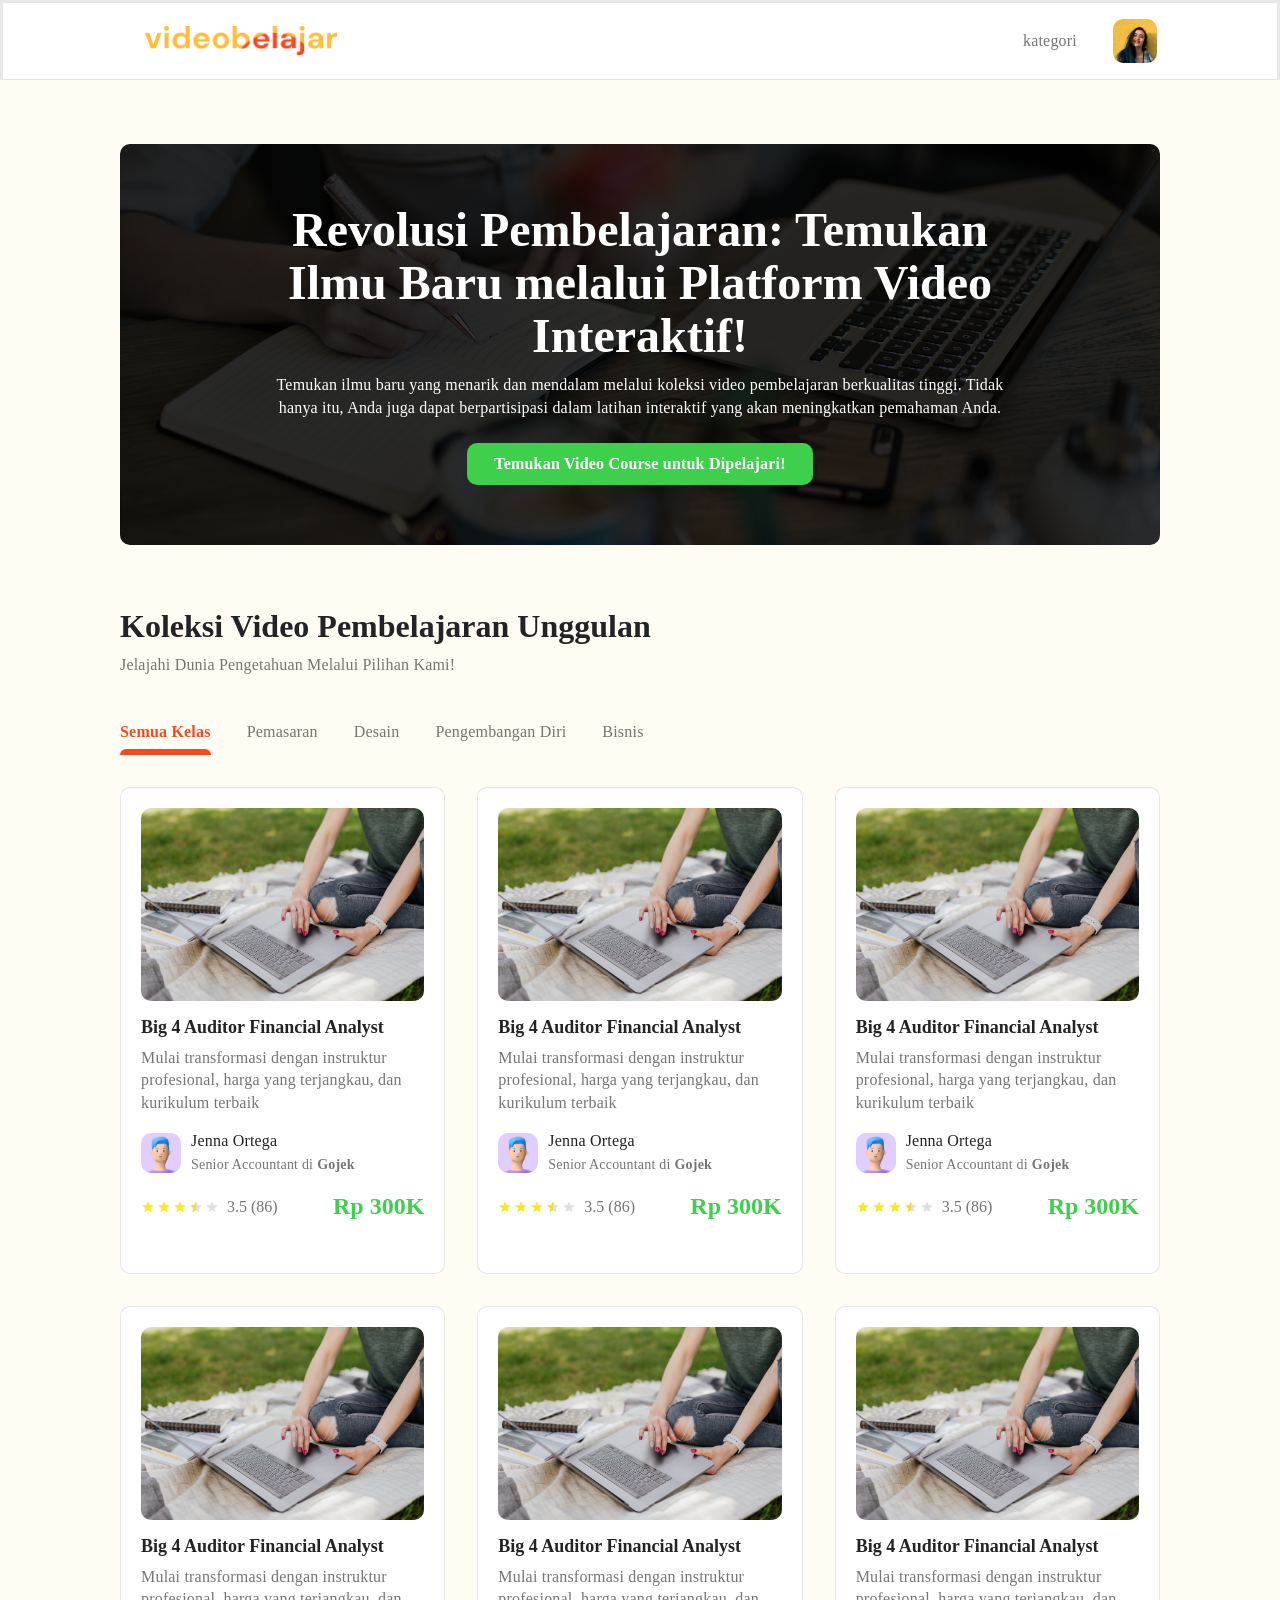
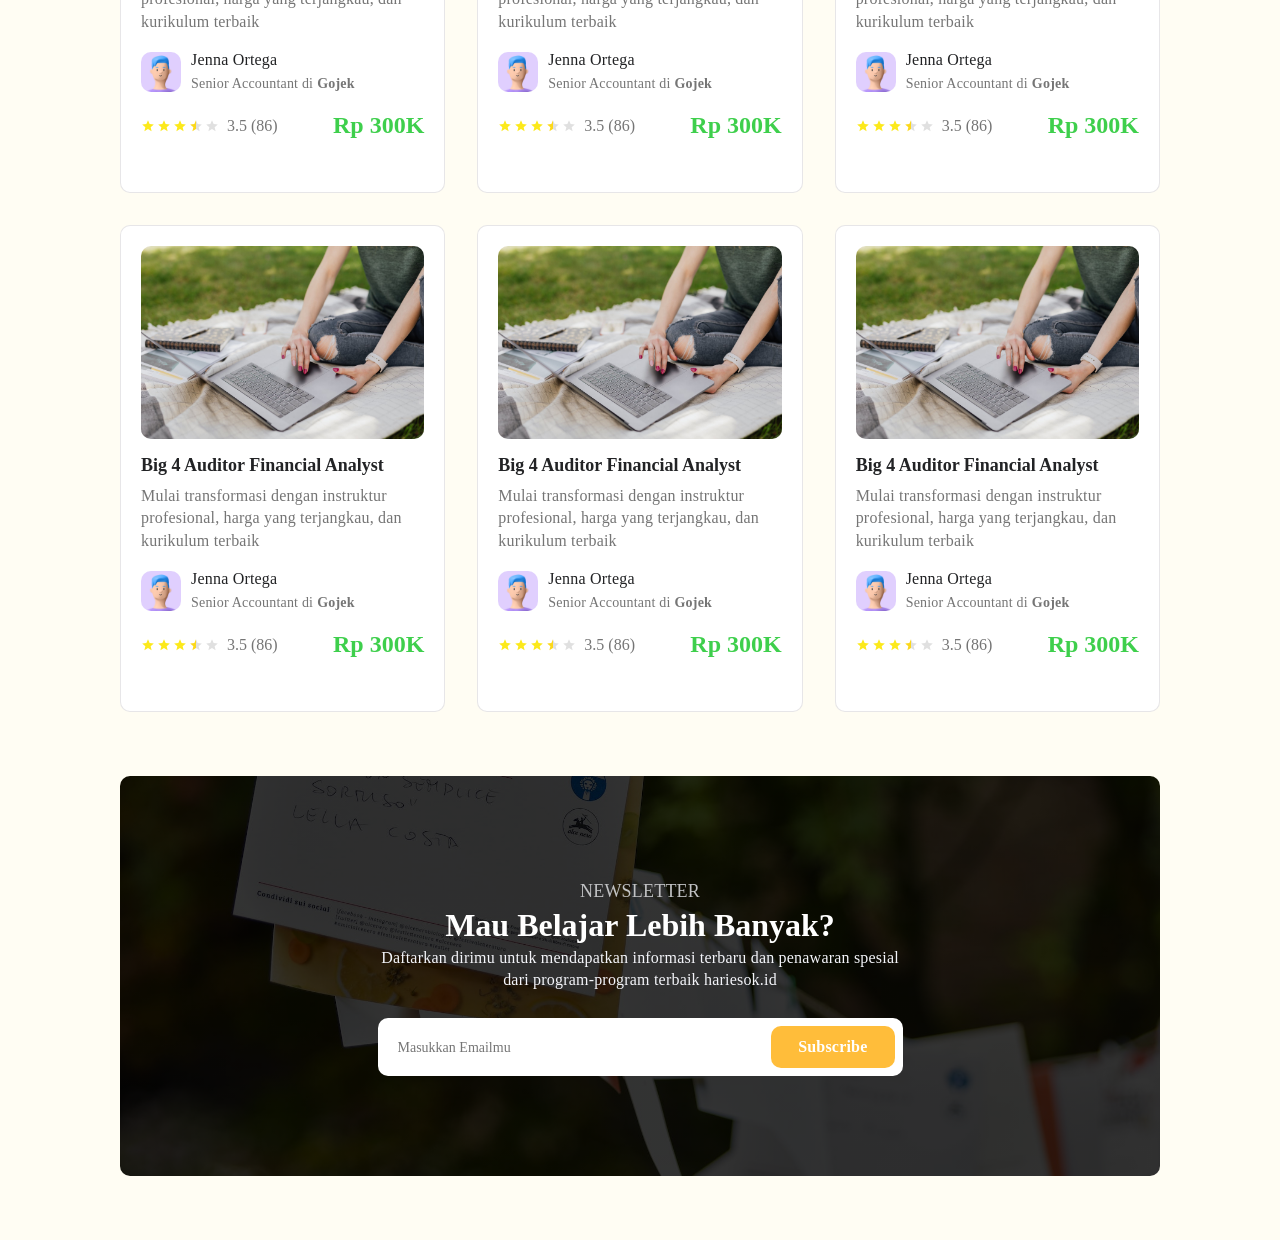
==== commit 0c40e979: "make cta at index.html and home.css" ====
--- a/index.html
+++ b/index.html
@@ -43,7 +43,7 @@
                 <button class="tab-item body-medium-medium">Pengembangan Diri</button>
                 <button class="tab-item body-medium-medium">Bisnis</button>
             </nav>
-            <div class="course-grid">
+            <div class="course-grid-container">
                 <!-- card-1 -->
                 <article class="card-container">
                     <img class="card-thumbnail" src="./assets/card-thumbnail-1.jpg" alt="scroll laptop">
@@ -161,248 +161,253 @@
                         <span class="heading-4 card-price">Rp 300K</span>
                     </div>
                 </article>
-            </div>
-            <div class="course-grid">
-                <!-- card-1 -->
-                <article class="card-container">
-                    <img class="card-thumbnail" src="./assets/card-thumbnail-1.jpg" alt="scroll laptop">
-                    <div class="card-desc">
-                        <h6 class="heading-6 card-desc-title">Big 4 Auditor Financial Analyst</h6>
-                        <p class="body-medium-medium card-desc-content">Mulai transformasi dengan instruktur profesional, harga yang terjangkau, dan kurikulum terbaik</p>
-                    </div>
-                    <div class="card-instructor">
-                        <img class="card-instructor-img" src="./assets/card-instructor-1.png" alt="instructor jenna">
-                        <div class="card-instructor-desc">
-                            <span class="body-medium-medium card-instructor-name">Jenna Ortega</span>
-                            <div>
-                                <span class="body-small-regular card-instructor-role">Senior Accountant di</span>
-                                <a class="body-small-bold card-instructor-pt" href="">Gojek</a>
-                            </div>
-                        </div>
-                    </div>
-                    <div class="card-bottom">
-                        <div class="card-rating">
-                            <div class="stars">
-                                <svg width="0" height="0" style="position: absolute;">
-                                    <defs>
-                                        <linearGradient id="half-grad" x1="0%" y1="0%" x2="100%" y2="0%">
-                                            <stop offset="50%" stop-color="#FCD81B" />
-                                            <stop offset="50%" stop-color="#E0E0E0" />
-                                        </linearGradient>
-                                    </defs>
-                                </svg>
-                                <svg class="star star-filled" viewBox="0 0 24 24"><path d="M12 17.27L18.18 21l-1.64-7.03L22 9.24l-7.19-.61L12 2 9.19 8.63 2 9.24l5.46 4.73L5.82 21z"/></svg>
-                                <svg class="star star-filled" viewBox="0 0 24 24"><path d="M12 17.27L18.18 21l-1.64-7.03L22 9.24l-7.19-.61L12 2 9.19 8.63 2 9.24l5.46 4.73L5.82 21z"/></svg>
-                                <svg class="star star-filled" viewBox="0 0 24 24"><path d="M12 17.27L18.18 21l-1.64-7.03L22 9.24l-7.19-.61L12 2 9.19 8.63 2 9.24l5.46 4.73L5.82 21z"/></svg>
-                                <svg class="star star-half" viewBox="0 0 24 24"><path d="M12 17.27L18.18 21l-1.64-7.03L22 9.24l-7.19-.61L12 2 9.19 8.63 2 9.24l5.46 4.73L5.82 21z"/></svg>
-                                <svg class="star star-empty" viewBox="0 0 24 24"><path d="M12 17.27L18.18 21l-1.64-7.03L22 9.24l-7.19-.61L12 2 9.19 8.63 2 9.24l5.46 4.73L5.82 21z"/></svg>
-                            </div>
-                            <span class="card-rating-text">3.5 (86)</span>
-                        </div>
-                        <span class="heading-4 card-price">Rp 300K</span>
-                    </div>
-                </article>
-                <!-- card-2 -->
-                <article class="card-container">
-                    <img class="card-thumbnail" src="./assets/card-thumbnail-1.jpg" alt="scroll laptop">
-                    <div class="card-desc">
-                        <h6 class="heading-6 card-desc-title">Big 4 Auditor Financial Analyst</h6>
-                        <p class="body-medium-medium card-desc-content">Mulai transformasi dengan instruktur profesional, harga yang terjangkau, dan kurikulum terbaik</p>
-                    </div>
-                    <div class="card-instructor">
-                        <img class="card-instructor-img" src="./assets/card-instructor-1.png" alt="instructor jenna">
-                        <div class="card-instructor-desc">
-                            <span class="body-medium-medium card-instructor-name">Jenna Ortega</span>
-                            <div>
-                                <span class="body-small-regular card-instructor-role">Senior Accountant di</span>
-                                <a class="body-small-bold card-instructor-pt" href="">Gojek</a>
-                            </div>
-                        </div>
-                    </div>
-                    <div class="card-bottom">
-                        <div class="card-rating">
-                            <div class="stars">
-                                <svg width="0" height="0" style="position: absolute;">
-                                    <defs>
-                                        <linearGradient id="half-grad" x1="0%" y1="0%" x2="100%" y2="0%">
-                                            <stop offset="50%" stop-color="#FCD81B" />
-                                            <stop offset="50%" stop-color="#E0E0E0" />
-                                        </linearGradient>
-                                    </defs>
-                                </svg>
-                                <svg class="star star-filled" viewBox="0 0 24 24"><path d="M12 17.27L18.18 21l-1.64-7.03L22 9.24l-7.19-.61L12 2 9.19 8.63 2 9.24l5.46 4.73L5.82 21z"/></svg>
-                                <svg class="star star-filled" viewBox="0 0 24 24"><path d="M12 17.27L18.18 21l-1.64-7.03L22 9.24l-7.19-.61L12 2 9.19 8.63 2 9.24l5.46 4.73L5.82 21z"/></svg>
-                                <svg class="star star-filled" viewBox="0 0 24 24"><path d="M12 17.27L18.18 21l-1.64-7.03L22 9.24l-7.19-.61L12 2 9.19 8.63 2 9.24l5.46 4.73L5.82 21z"/></svg>
-                                <svg class="star star-half" viewBox="0 0 24 24"><path d="M12 17.27L18.18 21l-1.64-7.03L22 9.24l-7.19-.61L12 2 9.19 8.63 2 9.24l5.46 4.73L5.82 21z"/></svg>
-                                <svg class="star star-empty" viewBox="0 0 24 24"><path d="M12 17.27L18.18 21l-1.64-7.03L22 9.24l-7.19-.61L12 2 9.19 8.63 2 9.24l5.46 4.73L5.82 21z"/></svg>
-                            </div>
-                            <span class="card-rating-text">3.5 (86)</span>
-                        </div>
-                        <span class="heading-4 card-price">Rp 300K</span>
-                    </div>
-                </article>
-                <!-- card-3 -->
-                <article class="card-container">
-                    <img class="card-thumbnail" src="./assets/card-thumbnail-1.jpg" alt="scroll laptop">
-                    <div class="card-desc">
-                        <h6 class="heading-6 card-desc-title">Big 4 Auditor Financial Analyst</h6>
-                        <p class="body-medium-medium card-desc-content">Mulai transformasi dengan instruktur profesional, harga yang terjangkau, dan kurikulum terbaik</p>
-                    </div>
-                    <div class="card-instructor">
-                        <img class="card-instructor-img" src="./assets/card-instructor-1.png" alt="instructor jenna">
-                        <div class="card-instructor-desc">
-                            <span class="body-medium-medium card-instructor-name">Jenna Ortega</span>
-                            <div>
-                                <span class="body-small-regular card-instructor-role">Senior Accountant di</span>
-                                <a class="body-small-bold card-instructor-pt" href="">Gojek</a>
-                            </div>
-                        </div>
-                    </div>
-                    <div class="card-bottom">
-                        <div class="card-rating">
-                            <div class="stars">
-                                <svg width="0" height="0" style="position: absolute;">
-                                    <defs>
-                                        <linearGradient id="half-grad" x1="0%" y1="0%" x2="100%" y2="0%">
-                                            <stop offset="50%" stop-color="#FCD81B" />
-                                            <stop offset="50%" stop-color="#E0E0E0" />
-                                        </linearGradient>
-                                    </defs>
-                                </svg>
-                                <svg class="star star-filled" viewBox="0 0 24 24"><path d="M12 17.27L18.18 21l-1.64-7.03L22 9.24l-7.19-.61L12 2 9.19 8.63 2 9.24l5.46 4.73L5.82 21z"/></svg>
-                                <svg class="star star-filled" viewBox="0 0 24 24"><path d="M12 17.27L18.18 21l-1.64-7.03L22 9.24l-7.19-.61L12 2 9.19 8.63 2 9.24l5.46 4.73L5.82 21z"/></svg>
-                                <svg class="star star-filled" viewBox="0 0 24 24"><path d="M12 17.27L18.18 21l-1.64-7.03L22 9.24l-7.19-.61L12 2 9.19 8.63 2 9.24l5.46 4.73L5.82 21z"/></svg>
-                                <svg class="star star-half" viewBox="0 0 24 24"><path d="M12 17.27L18.18 21l-1.64-7.03L22 9.24l-7.19-.61L12 2 9.19 8.63 2 9.24l5.46 4.73L5.82 21z"/></svg>
-                                <svg class="star star-empty" viewBox="0 0 24 24"><path d="M12 17.27L18.18 21l-1.64-7.03L22 9.24l-7.19-.61L12 2 9.19 8.63 2 9.24l5.46 4.73L5.82 21z"/></svg>
-                            </div>
-                            <span class="card-rating-text">3.5 (86)</span>
-                        </div>
-                        <span class="heading-4 card-price">Rp 300K</span>
-                    </div>
-                </article>
-            </div>
-            <div class="course-grid">
-                <!-- card-1 -->
-                <article class="card-container">
-                    <img class="card-thumbnail" src="./assets/card-thumbnail-1.jpg" alt="scroll laptop">
-                    <div class="card-desc">
-                        <h6 class="heading-6 card-desc-title">Big 4 Auditor Financial Analyst</h6>
-                        <p class="body-medium-medium card-desc-content">Mulai transformasi dengan instruktur profesional, harga yang terjangkau, dan kurikulum terbaik</p>
-                    </div>
-                    <div class="card-instructor">
-                        <img class="card-instructor-img" src="./assets/card-instructor-1.png" alt="instructor jenna">
-                        <div class="card-instructor-desc">
-                            <span class="body-medium-medium card-instructor-name">Jenna Ortega</span>
-                            <div>
-                                <span class="body-small-regular card-instructor-role">Senior Accountant di</span>
-                                <a class="body-small-bold card-instructor-pt" href="">Gojek</a>
-                            </div>
-                        </div>
-                    </div>
-                    <div class="card-bottom">
-                        <div class="card-rating">
-                            <div class="stars">
-                                <svg width="0" height="0" style="position: absolute;">
-                                    <defs>
-                                        <linearGradient id="half-grad" x1="0%" y1="0%" x2="100%" y2="0%">
-                                            <stop offset="50%" stop-color="#FCD81B" />
-                                            <stop offset="50%" stop-color="#E0E0E0" />
-                                        </linearGradient>
-                                    </defs>
-                                </svg>
-                                <svg class="star star-filled" viewBox="0 0 24 24"><path d="M12 17.27L18.18 21l-1.64-7.03L22 9.24l-7.19-.61L12 2 9.19 8.63 2 9.24l5.46 4.73L5.82 21z"/></svg>
-                                <svg class="star star-filled" viewBox="0 0 24 24"><path d="M12 17.27L18.18 21l-1.64-7.03L22 9.24l-7.19-.61L12 2 9.19 8.63 2 9.24l5.46 4.73L5.82 21z"/></svg>
-                                <svg class="star star-filled" viewBox="0 0 24 24"><path d="M12 17.27L18.18 21l-1.64-7.03L22 9.24l-7.19-.61L12 2 9.19 8.63 2 9.24l5.46 4.73L5.82 21z"/></svg>
-                                <svg class="star star-half" viewBox="0 0 24 24"><path d="M12 17.27L18.18 21l-1.64-7.03L22 9.24l-7.19-.61L12 2 9.19 8.63 2 9.24l5.46 4.73L5.82 21z"/></svg>
-                                <svg class="star star-empty" viewBox="0 0 24 24"><path d="M12 17.27L18.18 21l-1.64-7.03L22 9.24l-7.19-.61L12 2 9.19 8.63 2 9.24l5.46 4.73L5.82 21z"/></svg>
-                            </div>
-                            <span class="card-rating-text">3.5 (86)</span>
-                        </div>
-                        <span class="heading-4 card-price">Rp 300K</span>
-                    </div>
-                </article>
-                <!-- card-2 -->
-                <article class="card-container">
-                    <img class="card-thumbnail" src="./assets/card-thumbnail-1.jpg" alt="scroll laptop">
-                    <div class="card-desc">
-                        <h6 class="heading-6 card-desc-title">Big 4 Auditor Financial Analyst</h6>
-                        <p class="body-medium-medium card-desc-content">Mulai transformasi dengan instruktur profesional, harga yang terjangkau, dan kurikulum terbaik</p>
-                    </div>
-                    <div class="card-instructor">
-                        <img class="card-instructor-img" src="./assets/card-instructor-1.png" alt="instructor jenna">
-                        <div class="card-instructor-desc">
-                            <span class="body-medium-medium card-instructor-name">Jenna Ortega</span>
-                            <div>
-                                <span class="body-small-regular card-instructor-role">Senior Accountant di</span>
-                                <a class="body-small-bold card-instructor-pt" href="">Gojek</a>
-                            </div>
-                        </div>
-                    </div>
-                    <div class="card-bottom">
-                        <div class="card-rating">
-                            <div class="stars">
-                                <svg width="0" height="0" style="position: absolute;">
-                                    <defs>
-                                        <linearGradient id="half-grad" x1="0%" y1="0%" x2="100%" y2="0%">
-                                            <stop offset="50%" stop-color="#FCD81B" />
-                                            <stop offset="50%" stop-color="#E0E0E0" />
-                                        </linearGradient>
-                                    </defs>
-                                </svg>
-                                <svg class="star star-filled" viewBox="0 0 24 24"><path d="M12 17.27L18.18 21l-1.64-7.03L22 9.24l-7.19-.61L12 2 9.19 8.63 2 9.24l5.46 4.73L5.82 21z"/></svg>
-                                <svg class="star star-filled" viewBox="0 0 24 24"><path d="M12 17.27L18.18 21l-1.64-7.03L22 9.24l-7.19-.61L12 2 9.19 8.63 2 9.24l5.46 4.73L5.82 21z"/></svg>
-                                <svg class="star star-filled" viewBox="0 0 24 24"><path d="M12 17.27L18.18 21l-1.64-7.03L22 9.24l-7.19-.61L12 2 9.19 8.63 2 9.24l5.46 4.73L5.82 21z"/></svg>
-                                <svg class="star star-half" viewBox="0 0 24 24"><path d="M12 17.27L18.18 21l-1.64-7.03L22 9.24l-7.19-.61L12 2 9.19 8.63 2 9.24l5.46 4.73L5.82 21z"/></svg>
-                                <svg class="star star-empty" viewBox="0 0 24 24"><path d="M12 17.27L18.18 21l-1.64-7.03L22 9.24l-7.19-.61L12 2 9.19 8.63 2 9.24l5.46 4.73L5.82 21z"/></svg>
-                            </div>
-                            <span class="card-rating-text">3.5 (86)</span>
-                        </div>
-                        <span class="heading-4 card-price">Rp 300K</span>
-                    </div>
-                </article>
-                <!-- card-3 -->
-                <article class="card-container">
-                    <img class="card-thumbnail" src="./assets/card-thumbnail-1.jpg" alt="scroll laptop">
-                    <div class="card-desc">
-                        <h6 class="heading-6 card-desc-title">Big 4 Auditor Financial Analyst</h6>
-                        <p class="body-medium-medium card-desc-content">Mulai transformasi dengan instruktur profesional, harga yang terjangkau, dan kurikulum terbaik</p>
-                    </div>
-                    <div class="card-instructor">
-                        <img class="card-instructor-img" src="./assets/card-instructor-1.png" alt="instructor jenna">
-                        <div class="card-instructor-desc">
-                            <span class="body-medium-medium card-instructor-name">Jenna Ortega</span>
-                            <div>
-                                <span class="body-small-regular card-instructor-role">Senior Accountant di</span>
-                                <a class="body-small-bold card-instructor-pt" href="">Gojek</a>
-                            </div>
-                        </div>
-                    </div>
-                    <div class="card-bottom">
-                        <div class="card-rating">
-                            <div class="stars">
-                                <svg width="0" height="0" style="position: absolute;">
-                                    <defs>
-                                        <linearGradient id="half-grad" x1="0%" y1="0%" x2="100%" y2="0%">
-                                            <stop offset="50%" stop-color="#FCD81B" />
-                                            <stop offset="50%" stop-color="#E0E0E0" />
-                                        </linearGradient>
-                                    </defs>
-                                </svg>
-                                <svg class="star star-filled" viewBox="0 0 24 24"><path d="M12 17.27L18.18 21l-1.64-7.03L22 9.24l-7.19-.61L12 2 9.19 8.63 2 9.24l5.46 4.73L5.82 21z"/></svg>
-                                <svg class="star star-filled" viewBox="0 0 24 24"><path d="M12 17.27L18.18 21l-1.64-7.03L22 9.24l-7.19-.61L12 2 9.19 8.63 2 9.24l5.46 4.73L5.82 21z"/></svg>
-                                <svg class="star star-filled" viewBox="0 0 24 24"><path d="M12 17.27L18.18 21l-1.64-7.03L22 9.24l-7.19-.61L12 2 9.19 8.63 2 9.24l5.46 4.73L5.82 21z"/></svg>
-                                <svg class="star star-half" viewBox="0 0 24 24"><path d="M12 17.27L18.18 21l-1.64-7.03L22 9.24l-7.19-.61L12 2 9.19 8.63 2 9.24l5.46 4.73L5.82 21z"/></svg>
-                                <svg class="star star-empty" viewBox="0 0 24 24"><path d="M12 17.27L18.18 21l-1.64-7.03L22 9.24l-7.19-.61L12 2 9.19 8.63 2 9.24l5.46 4.73L5.82 21z"/></svg>
-                            </div>
-                            <span class="card-rating-text">3.5 (86)</span>
-                        </div>
-                        <span class="heading-4 card-price">Rp 300K</span>
-                    </div>
-                </article>
-
+                <!-- card-4 -->
+                <article class="card-container">
+                    <img class="card-thumbnail" src="./assets/card-thumbnail-1.jpg" alt="scroll laptop">
+                    <div class="card-desc">
+                        <h6 class="heading-6 card-desc-title">Big 4 Auditor Financial Analyst</h6>
+                        <p class="body-medium-medium card-desc-content">Mulai transformasi dengan instruktur profesional, harga yang terjangkau, dan kurikulum terbaik</p>
+                    </div>
+                    <div class="card-instructor">
+                        <img class="card-instructor-img" src="./assets/card-instructor-1.png" alt="instructor jenna">
+                        <div class="card-instructor-desc">
+                            <span class="body-medium-medium card-instructor-name">Jenna Ortega</span>
+                            <div>
+                                <span class="body-small-regular card-instructor-role">Senior Accountant di</span>
+                                <a class="body-small-bold card-instructor-pt" href="">Gojek</a>
+                            </div>
+                        </div>
+                    </div>
+                    <div class="card-bottom">
+                        <div class="card-rating">
+                            <div class="stars">
+                                <svg width="0" height="0" style="position: absolute;">
+                                    <defs>
+                                        <linearGradient id="half-grad" x1="0%" y1="0%" x2="100%" y2="0%">
+                                            <stop offset="50%" stop-color="#FCD81B" />
+                                            <stop offset="50%" stop-color="#E0E0E0" />
+                                        </linearGradient>
+                                    </defs>
+                                </svg>
+                                <svg class="star star-filled" viewBox="0 0 24 24"><path d="M12 17.27L18.18 21l-1.64-7.03L22 9.24l-7.19-.61L12 2 9.19 8.63 2 9.24l5.46 4.73L5.82 21z"/></svg>
+                                <svg class="star star-filled" viewBox="0 0 24 24"><path d="M12 17.27L18.18 21l-1.64-7.03L22 9.24l-7.19-.61L12 2 9.19 8.63 2 9.24l5.46 4.73L5.82 21z"/></svg>
+                                <svg class="star star-filled" viewBox="0 0 24 24"><path d="M12 17.27L18.18 21l-1.64-7.03L22 9.24l-7.19-.61L12 2 9.19 8.63 2 9.24l5.46 4.73L5.82 21z"/></svg>
+                                <svg class="star star-half" viewBox="0 0 24 24"><path d="M12 17.27L18.18 21l-1.64-7.03L22 9.24l-7.19-.61L12 2 9.19 8.63 2 9.24l5.46 4.73L5.82 21z"/></svg>
+                                <svg class="star star-empty" viewBox="0 0 24 24"><path d="M12 17.27L18.18 21l-1.64-7.03L22 9.24l-7.19-.61L12 2 9.19 8.63 2 9.24l5.46 4.73L5.82 21z"/></svg>
+                            </div>
+                            <span class="card-rating-text">3.5 (86)</span>
+                        </div>
+                        <span class="heading-4 card-price">Rp 300K</span>
+                    </div>
+                </article>
+                <!-- card-5 -->
+                <article class="card-container">
+                    <img class="card-thumbnail" src="./assets/card-thumbnail-1.jpg" alt="scroll laptop">
+                    <div class="card-desc">
+                        <h6 class="heading-6 card-desc-title">Big 4 Auditor Financial Analyst</h6>
+                        <p class="body-medium-medium card-desc-content">Mulai transformasi dengan instruktur profesional, harga yang terjangkau, dan kurikulum terbaik</p>
+                    </div>
+                    <div class="card-instructor">
+                        <img class="card-instructor-img" src="./assets/card-instructor-1.png" alt="instructor jenna">
+                        <div class="card-instructor-desc">
+                            <span class="body-medium-medium card-instructor-name">Jenna Ortega</span>
+                            <div>
+                                <span class="body-small-regular card-instructor-role">Senior Accountant di</span>
+                                <a class="body-small-bold card-instructor-pt" href="">Gojek</a>
+                            </div>
+                        </div>
+                    </div>
+                    <div class="card-bottom">
+                        <div class="card-rating">
+                            <div class="stars">
+                                <svg width="0" height="0" style="position: absolute;">
+                                    <defs>
+                                        <linearGradient id="half-grad" x1="0%" y1="0%" x2="100%" y2="0%">
+                                            <stop offset="50%" stop-color="#FCD81B" />
+                                            <stop offset="50%" stop-color="#E0E0E0" />
+                                        </linearGradient>
+                                    </defs>
+                                </svg>
+                                <svg class="star star-filled" viewBox="0 0 24 24"><path d="M12 17.27L18.18 21l-1.64-7.03L22 9.24l-7.19-.61L12 2 9.19 8.63 2 9.24l5.46 4.73L5.82 21z"/></svg>
+                                <svg class="star star-filled" viewBox="0 0 24 24"><path d="M12 17.27L18.18 21l-1.64-7.03L22 9.24l-7.19-.61L12 2 9.19 8.63 2 9.24l5.46 4.73L5.82 21z"/></svg>
+                                <svg class="star star-filled" viewBox="0 0 24 24"><path d="M12 17.27L18.18 21l-1.64-7.03L22 9.24l-7.19-.61L12 2 9.19 8.63 2 9.24l5.46 4.73L5.82 21z"/></svg>
+                                <svg class="star star-half" viewBox="0 0 24 24"><path d="M12 17.27L18.18 21l-1.64-7.03L22 9.24l-7.19-.61L12 2 9.19 8.63 2 9.24l5.46 4.73L5.82 21z"/></svg>
+                                <svg class="star star-empty" viewBox="0 0 24 24"><path d="M12 17.27L18.18 21l-1.64-7.03L22 9.24l-7.19-.61L12 2 9.19 8.63 2 9.24l5.46 4.73L5.82 21z"/></svg>
+                            </div>
+                            <span class="card-rating-text">3.5 (86)</span>
+                        </div>
+                        <span class="heading-4 card-price">Rp 300K</span>
+                    </div>
+                </article>
+                <!-- card-6 -->
+                <article class="card-container">
+                    <img class="card-thumbnail" src="./assets/card-thumbnail-1.jpg" alt="scroll laptop">
+                    <div class="card-desc">
+                        <h6 class="heading-6 card-desc-title">Big 4 Auditor Financial Analyst</h6>
+                        <p class="body-medium-medium card-desc-content">Mulai transformasi dengan instruktur profesional, harga yang terjangkau, dan kurikulum terbaik</p>
+                    </div>
+                    <div class="card-instructor">
+                        <img class="card-instructor-img" src="./assets/card-instructor-1.png" alt="instructor jenna">
+                        <div class="card-instructor-desc">
+                            <span class="body-medium-medium card-instructor-name">Jenna Ortega</span>
+                            <div>
+                                <span class="body-small-regular card-instructor-role">Senior Accountant di</span>
+                                <a class="body-small-bold card-instructor-pt" href="">Gojek</a>
+                            </div>
+                        </div>
+                    </div>
+                    <div class="card-bottom">
+                        <div class="card-rating">
+                            <div class="stars">
+                                <svg width="0" height="0" style="position: absolute;">
+                                    <defs>
+                                        <linearGradient id="half-grad" x1="0%" y1="0%" x2="100%" y2="0%">
+                                            <stop offset="50%" stop-color="#FCD81B" />
+                                            <stop offset="50%" stop-color="#E0E0E0" />
+                                        </linearGradient>
+                                    </defs>
+                                </svg>
+                                <svg class="star star-filled" viewBox="0 0 24 24"><path d="M12 17.27L18.18 21l-1.64-7.03L22 9.24l-7.19-.61L12 2 9.19 8.63 2 9.24l5.46 4.73L5.82 21z"/></svg>
+                                <svg class="star star-filled" viewBox="0 0 24 24"><path d="M12 17.27L18.18 21l-1.64-7.03L22 9.24l-7.19-.61L12 2 9.19 8.63 2 9.24l5.46 4.73L5.82 21z"/></svg>
+                                <svg class="star star-filled" viewBox="0 0 24 24"><path d="M12 17.27L18.18 21l-1.64-7.03L22 9.24l-7.19-.61L12 2 9.19 8.63 2 9.24l5.46 4.73L5.82 21z"/></svg>
+                                <svg class="star star-half" viewBox="0 0 24 24"><path d="M12 17.27L18.18 21l-1.64-7.03L22 9.24l-7.19-.61L12 2 9.19 8.63 2 9.24l5.46 4.73L5.82 21z"/></svg>
+                                <svg class="star star-empty" viewBox="0 0 24 24"><path d="M12 17.27L18.18 21l-1.64-7.03L22 9.24l-7.19-.61L12 2 9.19 8.63 2 9.24l5.46 4.73L5.82 21z"/></svg>
+                            </div>
+                            <span class="card-rating-text">3.5 (86)</span>
+                        </div>
+                        <span class="heading-4 card-price">Rp 300K</span>
+                    </div>
+                </article>
+                <!-- card-7 -->
+                <article class="card-container">
+                    <img class="card-thumbnail" src="./assets/card-thumbnail-1.jpg" alt="scroll laptop">
+                    <div class="card-desc">
+                        <h6 class="heading-6 card-desc-title">Big 4 Auditor Financial Analyst</h6>
+                        <p class="body-medium-medium card-desc-content">Mulai transformasi dengan instruktur profesional, harga yang terjangkau, dan kurikulum terbaik</p>
+                    </div>
+                    <div class="card-instructor">
+                        <img class="card-instructor-img" src="./assets/card-instructor-1.png" alt="instructor jenna">
+                        <div class="card-instructor-desc">
+                            <span class="body-medium-medium card-instructor-name">Jenna Ortega</span>
+                            <div>
+                                <span class="body-small-regular card-instructor-role">Senior Accountant di</span>
+                                <a class="body-small-bold card-instructor-pt" href="">Gojek</a>
+                            </div>
+                        </div>
+                    </div>
+                    <div class="card-bottom">
+                        <div class="card-rating">
+                            <div class="stars">
+                                <svg width="0" height="0" style="position: absolute;">
+                                    <defs>
+                                        <linearGradient id="half-grad" x1="0%" y1="0%" x2="100%" y2="0%">
+                                            <stop offset="50%" stop-color="#FCD81B" />
+                                            <stop offset="50%" stop-color="#E0E0E0" />
+                                        </linearGradient>
+                                    </defs>
+                                </svg>
+                                <svg class="star star-filled" viewBox="0 0 24 24"><path d="M12 17.27L18.18 21l-1.64-7.03L22 9.24l-7.19-.61L12 2 9.19 8.63 2 9.24l5.46 4.73L5.82 21z"/></svg>
+                                <svg class="star star-filled" viewBox="0 0 24 24"><path d="M12 17.27L18.18 21l-1.64-7.03L22 9.24l-7.19-.61L12 2 9.19 8.63 2 9.24l5.46 4.73L5.82 21z"/></svg>
+                                <svg class="star star-filled" viewBox="0 0 24 24"><path d="M12 17.27L18.18 21l-1.64-7.03L22 9.24l-7.19-.61L12 2 9.19 8.63 2 9.24l5.46 4.73L5.82 21z"/></svg>
+                                <svg class="star star-half" viewBox="0 0 24 24"><path d="M12 17.27L18.18 21l-1.64-7.03L22 9.24l-7.19-.61L12 2 9.19 8.63 2 9.24l5.46 4.73L5.82 21z"/></svg>
+                                <svg class="star star-empty" viewBox="0 0 24 24"><path d="M12 17.27L18.18 21l-1.64-7.03L22 9.24l-7.19-.61L12 2 9.19 8.63 2 9.24l5.46 4.73L5.82 21z"/></svg>
+                            </div>
+                            <span class="card-rating-text">3.5 (86)</span>
+                        </div>
+                        <span class="heading-4 card-price">Rp 300K</span>
+                    </div>
+                </article>
+                <!-- card-8 -->
+                <article class="card-container">
+                    <img class="card-thumbnail" src="./assets/card-thumbnail-1.jpg" alt="scroll laptop">
+                    <div class="card-desc">
+                        <h6 class="heading-6 card-desc-title">Big 4 Auditor Financial Analyst</h6>
+                        <p class="body-medium-medium card-desc-content">Mulai transformasi dengan instruktur profesional, harga yang terjangkau, dan kurikulum terbaik</p>
+                    </div>
+                    <div class="card-instructor">
+                        <img class="card-instructor-img" src="./assets/card-instructor-1.png" alt="instructor jenna">
+                        <div class="card-instructor-desc">
+                            <span class="body-medium-medium card-instructor-name">Jenna Ortega</span>
+                            <div>
+                                <span class="body-small-regular card-instructor-role">Senior Accountant di</span>
+                                <a class="body-small-bold card-instructor-pt" href="">Gojek</a>
+                            </div>
+                        </div>
+                    </div>
+                    <div class="card-bottom">
+                        <div class="card-rating">
+                            <div class="stars">
+                                <svg width="0" height="0" style="position: absolute;">
+                                    <defs>
+                                        <linearGradient id="half-grad" x1="0%" y1="0%" x2="100%" y2="0%">
+                                            <stop offset="50%" stop-color="#FCD81B" />
+                                            <stop offset="50%" stop-color="#E0E0E0" />
+                                        </linearGradient>
+                                    </defs>
+                                </svg>
+                                <svg class="star star-filled" viewBox="0 0 24 24"><path d="M12 17.27L18.18 21l-1.64-7.03L22 9.24l-7.19-.61L12 2 9.19 8.63 2 9.24l5.46 4.73L5.82 21z"/></svg>
+                                <svg class="star star-filled" viewBox="0 0 24 24"><path d="M12 17.27L18.18 21l-1.64-7.03L22 9.24l-7.19-.61L12 2 9.19 8.63 2 9.24l5.46 4.73L5.82 21z"/></svg>
+                                <svg class="star star-filled" viewBox="0 0 24 24"><path d="M12 17.27L18.18 21l-1.64-7.03L22 9.24l-7.19-.61L12 2 9.19 8.63 2 9.24l5.46 4.73L5.82 21z"/></svg>
+                                <svg class="star star-half" viewBox="0 0 24 24"><path d="M12 17.27L18.18 21l-1.64-7.03L22 9.24l-7.19-.61L12 2 9.19 8.63 2 9.24l5.46 4.73L5.82 21z"/></svg>
+                                <svg class="star star-empty" viewBox="0 0 24 24"><path d="M12 17.27L18.18 21l-1.64-7.03L22 9.24l-7.19-.61L12 2 9.19 8.63 2 9.24l5.46 4.73L5.82 21z"/></svg>
+                            </div>
+                            <span class="card-rating-text">3.5 (86)</span>
+                        </div>
+                        <span class="heading-4 card-price">Rp 300K</span>
+                    </div>
+                </article>
+                <!-- card-9 -->
+                <article class="card-container">
+                    <img class="card-thumbnail" src="./assets/card-thumbnail-1.jpg" alt="scroll laptop">
+                    <div class="card-desc">
+                        <h6 class="heading-6 card-desc-title">Big 4 Auditor Financial Analyst</h6>
+                        <p class="body-medium-medium card-desc-content">Mulai transformasi dengan instruktur profesional, harga yang terjangkau, dan kurikulum terbaik</p>
+                    </div>
+                    <div class="card-instructor">
+                        <img class="card-instructor-img" src="./assets/card-instructor-1.png" alt="instructor jenna">
+                        <div class="card-instructor-desc">
+                            <span class="body-medium-medium card-instructor-name">Jenna Ortega</span>
+                            <div>
+                                <span class="body-small-regular card-instructor-role">Senior Accountant di</span>
+                                <a class="body-small-bold card-instructor-pt" href="">Gojek</a>
+                            </div>
+                        </div>
+                    </div>
+                    <div class="card-bottom">
+                        <div class="card-rating">
+                            <div class="stars">
+                                <svg width="0" height="0" style="position: absolute;">
+                                    <defs>
+                                        <linearGradient id="half-grad" x1="0%" y1="0%" x2="100%" y2="0%">
+                                            <stop offset="50%" stop-color="#FCD81B" />
+                                            <stop offset="50%" stop-color="#E0E0E0" />
+                                        </linearGradient>
+                                    </defs>
+                                </svg>
+                                <svg class="star star-filled" viewBox="0 0 24 24"><path d="M12 17.27L18.18 21l-1.64-7.03L22 9.24l-7.19-.61L12 2 9.19 8.63 2 9.24l5.46 4.73L5.82 21z"/></svg>
+                                <svg class="star star-filled" viewBox="0 0 24 24"><path d="M12 17.27L18.18 21l-1.64-7.03L22 9.24l-7.19-.61L12 2 9.19 8.63 2 9.24l5.46 4.73L5.82 21z"/></svg>
+                                <svg class="star star-filled" viewBox="0 0 24 24"><path d="M12 17.27L18.18 21l-1.64-7.03L22 9.24l-7.19-.61L12 2 9.19 8.63 2 9.24l5.46 4.73L5.82 21z"/></svg>
+                                <svg class="star star-half" viewBox="0 0 24 24"><path d="M12 17.27L18.18 21l-1.64-7.03L22 9.24l-7.19-.61L12 2 9.19 8.63 2 9.24l5.46 4.73L5.82 21z"/></svg>
+                                <svg class="star star-empty" viewBox="0 0 24 24"><path d="M12 17.27L18.18 21l-1.64-7.03L22 9.24l-7.19-.61L12 2 9.19 8.63 2 9.24l5.46 4.73L5.82 21z"/></svg>
+                            </div>
+                            <span class="card-rating-text">3.5 (86)</span>
+                        </div>
+                        <span class="heading-4 card-price">Rp 300K</span>
+                    </div>
+                </article>
             </div>
         </section>
-        <section class="cta-container"></section>
+        <section class="cta-container">
+            <div class="cta-content">
+                <span class="body-large-medium cta-content-span">NEWSLETTER</span>
+                <h3 class="heading-3 cta-content-header">Mau Belajar Lebih Banyak?</h3>
+                <p class="body-medium-regular cta-content-desc">Daftarkan dirimu untuk mendapatkan informasi terbaru dan penawaran spesial dari program-program terbaik hariesok.id</p>
+            </div>
+            <form class="cta-form-container">
+                <input class="cta-email-input" type="email" placeholder="Masukkan Emailmu">
+                <button type="submit" class="btn button-secondary-contained cta-email-button">Subscribe</button>
+            </form>
+        </section>
     </main>
     <footer></footer>
 </body>
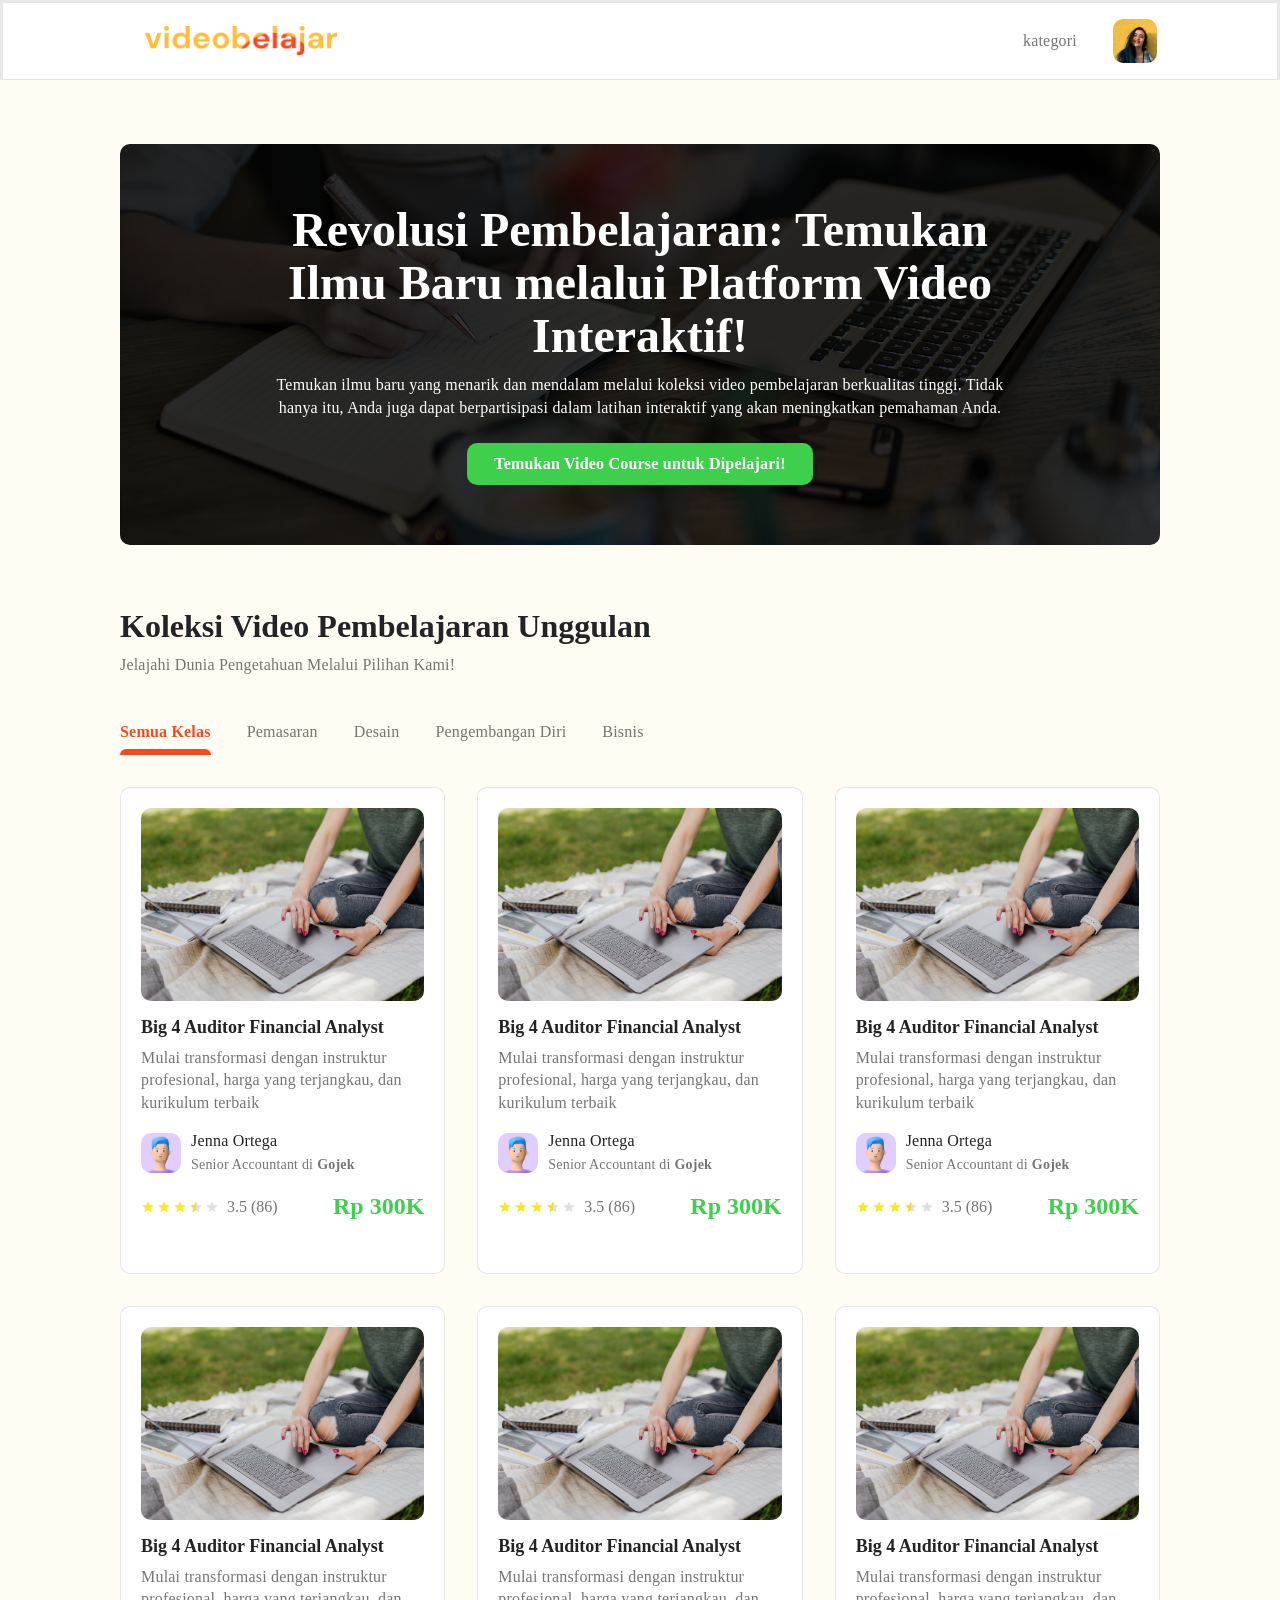
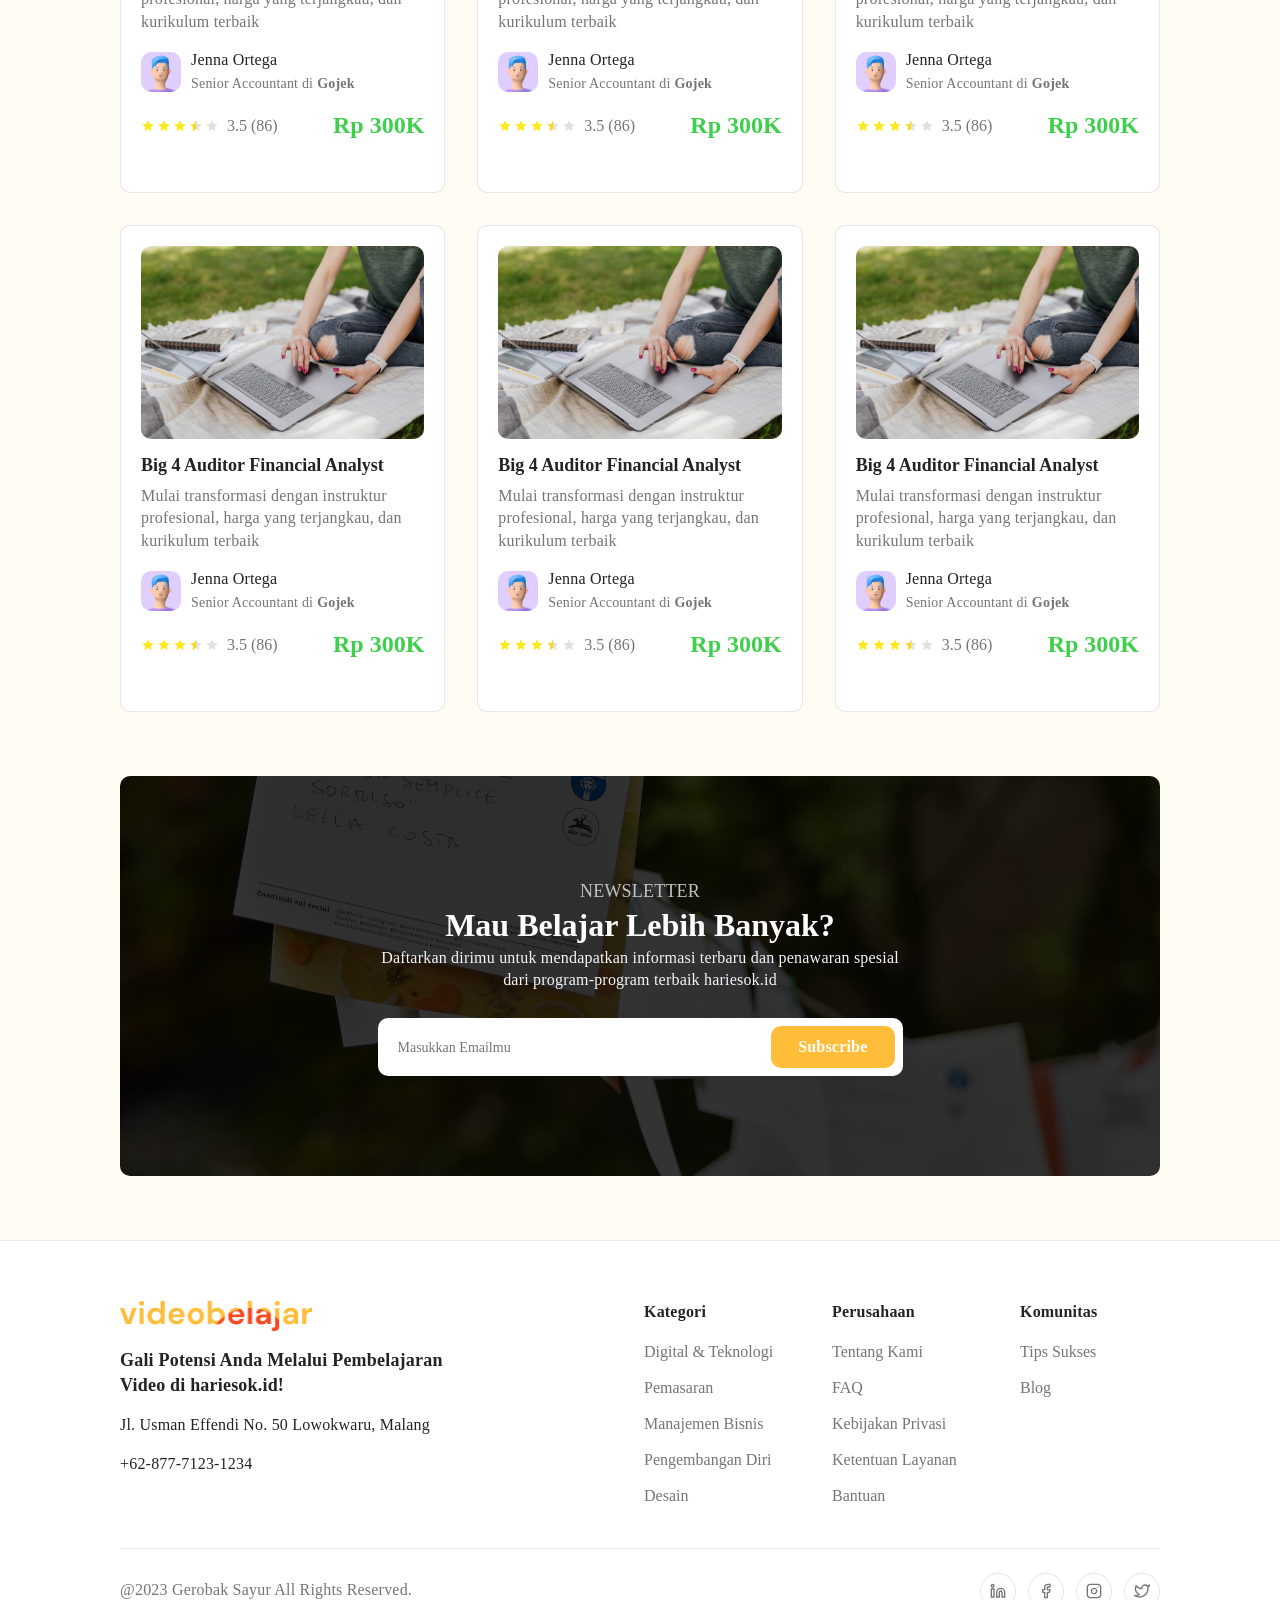
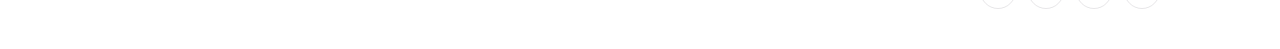
==== commit 1f466c20: "make footer at index.html and main.css" ====
--- a/index.html
+++ b/index.html
@@ -409,6 +409,78 @@
             </form>
         </section>
     </main>
-    <footer></footer>
+    <footer class="footer-container">
+        <div class="footer-top">
+            <div class="footer-brand">
+                <img class="footer-logo" src="./assets/Logo.png" alt="logo video Belajar">
+                <p class="body-large-bold footer-tagline">Gali Potensi Anda Melalui Pembelajaran Video di hariesok.id!</p>
+                <address class="body-medium-regular footer-address">
+                Jl. Usman Effendi No. 50 Lowokwaru, Malang
+                </address>
+                <p class="body-medium-regular footer-number">+62-877-7123-1234</p>
+            </div>
+            <nav class="footer-nav">
+                <div class="footer-col">
+                <h4 class="body-medium-bold footer-col-title">Kategori</h4>
+                <ul class="footer-links">
+                    <li><a href="#">Digital & Teknologi</a></li>
+                    <li><a href="#">Pemasaran</a></li>
+                    <li><a href="#">Manajemen Bisnis</a></li>
+                    <li><a href="#">Pengembangan Diri</a></li>
+                    <li><a href="#">Desain</a></li>
+                </ul>
+                </div>
+                <div class="footer-col">
+                <h4 class="body-medium-bold footer-col-title">Perusahaan</h4>
+                <ul class="footer-links">
+                    <li><a href="#">Tentang Kami</a></li>
+                    <li><a href="#">FAQ</a></li>
+                    <li><a href="#">Kebijakan Privasi</a></li>
+                    <li><a href="#">Ketentuan Layanan</a></li>
+                    <li><a href="#">Bantuan</a></li>
+                </ul>
+                </div>
+                <div class="footer-col">
+                <h4 class="body-medium-bold footer-col-title">Komunitas</h4>
+                <ul class="footer-links">
+                    <li><a href="#">Tips Sukses</a></li>
+                    <li><a href="#">Blog</a></li>
+                </ul>
+                </div>
+            </nav>
+        </div>
+        <hr class="footer-divider">
+        <div class="footer-bottom">
+            <p class="body-medium-medium footer-copyright">
+                @2023 Gerobak Sayur All Rights Reserved.
+            </p>
+            <div class="footer-socials">
+                <a href="#" class="social-icon" aria-label="LinkedIn">
+                    <svg width="16" height="16" viewBox="0 0 24 24" fill="none" stroke="currentColor" stroke-width="2" stroke-linecap="round" stroke-linejoin="round">
+                        <path d="M16 8a6 6 0 0 1 6 6v7h-4v-7a2 2 0 0 0-2-2 2 2 0 0 0-2 2v7h-4v-7a6 6 0 0 1 6-6z"></path>
+                        <rect x="2" y="9" width="4" height="12"></rect>
+                        <circle cx="4" cy="4" r="2"></circle>
+                    </svg>
+                </a>
+                <a href="#" class="social-icon" aria-label="Facebook">
+                    <svg width="16" height="16" viewBox="0 0 24 24" fill="none" stroke="currentColor" stroke-width="2" stroke-linecap="round" stroke-linejoin="round">
+                        <path d="M18 2h-3a5 5 0 0 0-5 5v3H7v4h3v8h4v-8h3l1-4h-4V7a1 1 0 0 1 1-1h3z"></path>
+                    </svg>
+                </a>
+                <a href="#" class="social-icon" aria-label="Instagram">
+                    <svg width="16" height="16" viewBox="0 0 24 24" fill="none" stroke="currentColor" stroke-width="2" stroke-linecap="round" stroke-linejoin="round">
+                        <rect x="2" y="2" width="20" height="20" rx="5" ry="5"></rect>
+                        <path d="M16 11.37A4 4 0 1 1 12.63 8 4 4 0 0 1 16 11.37z"></path>
+                        <line x1="17.5" y1="6.5" x2="17.51" y2="6.5"></line>
+                    </svg>
+                </a>
+                <a href="#" class="social-icon" aria-label="Twitter">
+                    <svg width="16" height="16" viewBox="0 0 24 24" fill="none" stroke="currentColor" stroke-width="2" stroke-linecap="round" stroke-linejoin="round">
+                        <path d="M23 3a10.9 10.9 0 0 1-3.14 1.53 4.48 4.48 0 0 0-7.86 3v1A10.66 10.66 0 0 1 3 4s-4 9 5 13a11.64 11.64 0 0 1-7 2c9 5 20 0 20-11.5a4.5 4.5 0 0 0-.08-.83A7.72 7.72 0 0 0 23 3z"></path>
+                    </svg>
+                </a>
+            </div>
+        </div>
+    </footer>
 </body>
 </html>
--- a/styles/main.css
+++ b/styles/main.css
@@ -186,7 +186,129 @@
     color: var(--text-dark-secondary);
 }
 
-
-
-
-
+.footer-container {
+    background-color: var(--other-primary-background);
+    border-top: 1px solid var(--other-border-background);
+    padding: 60px 120px 40px;
+    display: flex;
+    flex-direction: column;
+    align-items: center;
+    width: 100%;
+}
+
+.footer-top {
+    display: flex;
+    justify-content: space-between;
+    align-items: flex-start;
+    width: 100%;
+    max-width: 1200px;
+    gap: 48px;
+}
+
+.footer-brand {
+    display: flex;
+    flex-direction: column;
+    gap: 16px;
+    max-width: 352px;
+}
+
+.footer-logo {
+    width: 193px;
+    height: auto;
+}
+
+.footer-tagline {
+    color: var(--text-dark-primary);
+}
+
+.footer-address {
+    color: var(--text-dark-primary);
+    font-style: normal;
+}
+
+.footer-number {
+    color: var(--text-dark-primary);
+}
+
+.footer-nav {
+    display: flex;
+    gap: 48px;
+}
+
+.footer-col {
+    display: flex;
+    flex-direction: column;
+    gap: 16px;
+    min-width: 140px;
+}
+
+.footer-col-title {
+    color: var(--text-dark-primary);
+}
+
+.footer-links {
+    list-style: none;
+    display: flex;
+    flex-direction: column;
+    gap: 12px;
+    padding: 0;
+    margin: 0;
+}
+
+.footer-links li a {
+    color: var(--text-dark-secondary);
+    text-decoration: none;
+    font-family: var(--font-family-heading);
+    font-size: var(--font-size-body-medium-regular);
+    font-weight: var(--font-weight-body-medium-regular);
+    transition: color 0.2s ease;
+}
+
+.footer-links li a:hover {
+    color: var(--primary-default);
+}
+
+.footer-divider {
+    width: 100%;
+    max-width: 1200px;
+    border: none;
+    border-top: 1px solid var(--other-border-background);
+    margin: 40px 0 24px;
+}
+
+.footer-bottom {
+    display: flex;
+    justify-content: space-between;
+    align-items: center;
+    width: 100%;
+    max-width: 1200px;
+}
+
+.footer-copyright {
+    color: var(--text-dark-secondary);
+}
+
+.footer-socials {
+    display: flex;
+    align-items: center;
+    gap: 12px;
+}
+
+.social-icon {
+    display: inline-flex;
+    align-items: center;
+    justify-content: center;
+    width: 36px;
+    height: 36px;
+    border-radius: 50%;
+    border: 1px solid var(--other-border-background);
+    color: var(--text-dark-secondary);
+    text-decoration: none;
+    transition: all 0.2s ease;
+}
+
+.social-icon:hover {
+    border-color: var(--primary-default);
+    color: var(--primary-default);
+    background-color: var(--primary-100);
+}
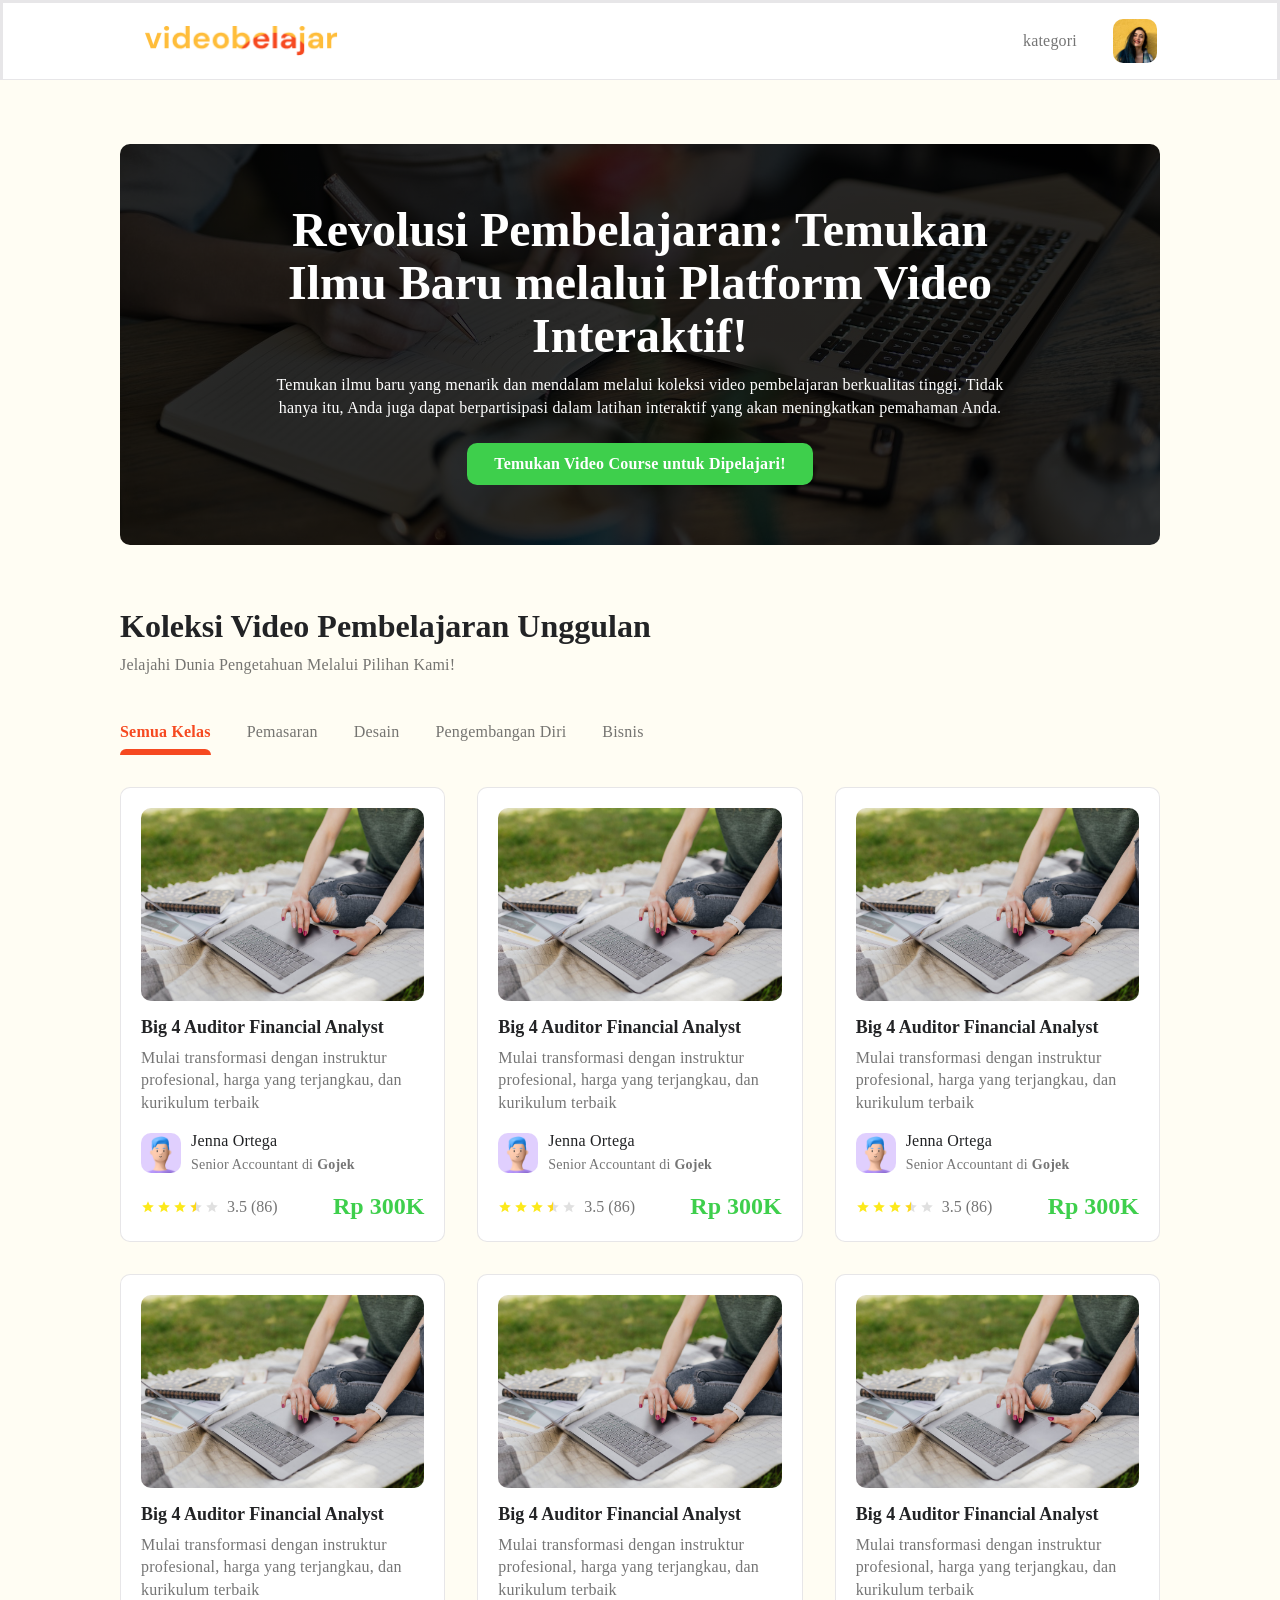
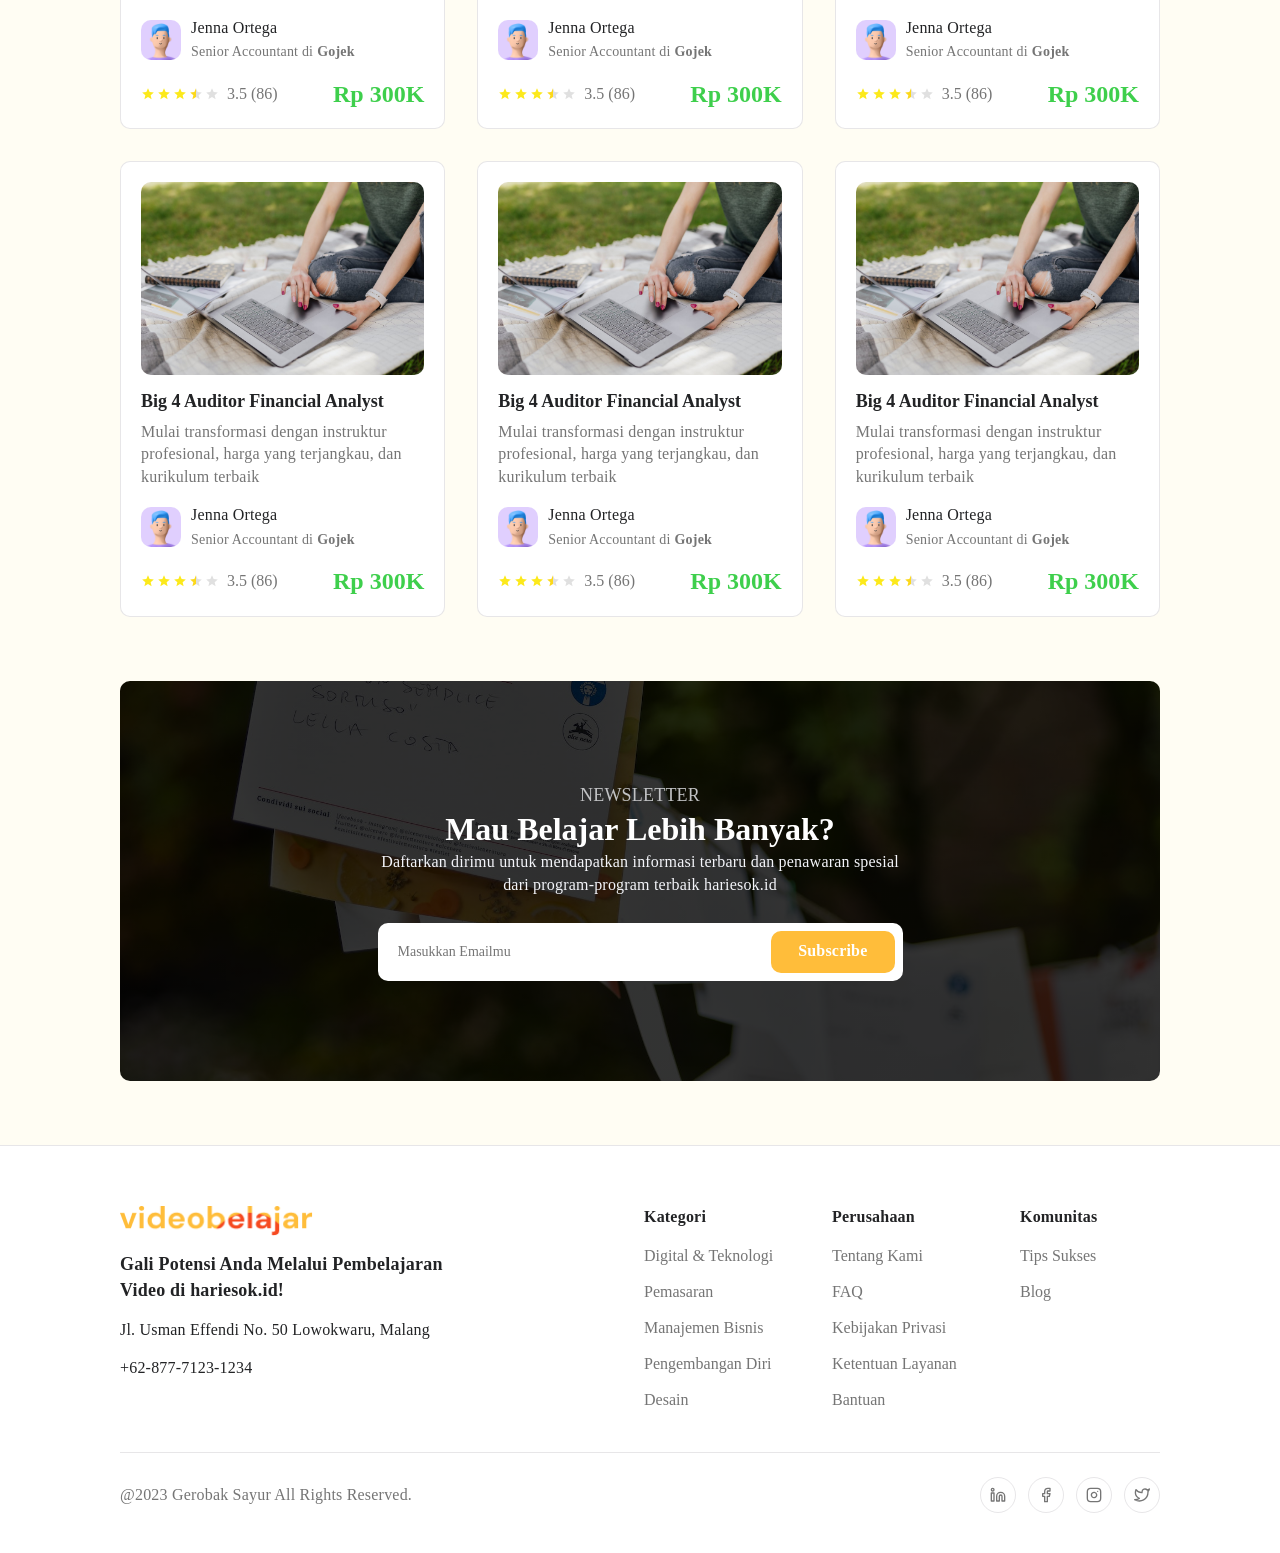
==== commit 47f591cd: "applying media query/resposive at all css." ====
--- a/index.html
+++ b/index.html
@@ -16,6 +16,13 @@
             <a class="kategori body-medium-medium" href="">kategori</a>
         </div>
         <img class="profile-picture" src="./assets/profile.png" alt="foto profile">
+        <button class="navbar-hamburger" aria-label="Menu navigasi">
+            <svg width="24" height="24" viewBox="0 0 24 24" fill="none" stroke="currentColor" stroke-width="2" stroke-linecap="round" stroke-linejoin="round">
+                <line x1="3" y1="12" x2="21" y2="12"></line>
+                <line x1="3" y1="6" x2="21" y2="6"></line>
+                <line x1="3" y1="18" x2="21" y2="18"></line>
+            </svg>
+        </button>
     </header>
     <main class="main-container">
         <section class="hero-container">
--- a/styles/main.css
+++ b/styles/main.css
@@ -1,9 +1,13 @@
+/* ==================== IMPORTS ==================== */
 @import url(./token.css);
 @import url(./reset.css);
 @import url(./components.css);
 @import url(./home.css);
 @import url(./auth.css);
 
+/* ==================== TYPOGRAPHY (HEADING & BODY) ==================== */
+
+/* Heading Styles (H1 - H6) */
 .heading-1{
     font-family: var(--font-family-heading);
     font-size: var(--font-size-h1);
@@ -47,6 +51,7 @@
     letter-spacing: var(--font-letterspacing-h6);
 }
 
+/* Body Large */
 .body-large-bold{
     font-family: var(--font-family-heading);
     font-size: var(--font-size-body-large-bold);
@@ -76,7 +81,7 @@
     letter-spacing: var(--font-letterspacing-body-large-regular);
 }
 
-
+/* Body Medium */
 .body-medium-bold{
     font-family: var(--font-family-heading);
     font-size: var(--font-size-body-medium-bold);
@@ -106,7 +111,7 @@
     letter-spacing: var(--font-letterspacing-body-medium-regular);
 }
 
-
+/* Body Small */
 .body-small-bold{
     font-family: var(--font-family-heading);
     font-size: var(--font-size-body-small-bold);
@@ -136,6 +141,7 @@
     letter-spacing: var(--font-letterspacing-body-small-regular);
 }
 
+/* ==================== NAVBAR ==================== */
 .navbar-container{
     display: flex;
     flex-direction: row;
@@ -158,7 +164,8 @@
     display: flex;
     justify-content: center;
     align-items: center;
-    width: 1120px;
+    width: 100%;
+    max-width: 1120px;
     height: 56px;
     justify-content: space-between;
 }
@@ -184,6 +191,10 @@
 
 .kategori{
     color: var(--text-dark-secondary);
+}
+
+.navbar-hamburger {
+    display: none;
 }
 
 .footer-container {
@@ -312,3 +323,120 @@
     color: var(--primary-default);
     background-color: var(--primary-100);
 }
+
+/* ==================== RESPONSIVE (MOBILE) ==================== */
+@media (max-width: 768px) {
+    /* Navbar Mobile Sesuai Frame Figma 360x74 */
+    .navbar-container {
+        padding: 16px 20px;
+        height: 74px;
+        justify-content: space-between;
+    }
+
+    .navbar-main {
+        width: auto;
+        height: auto;
+    }
+
+    .box-logo-videobelajar {
+        width: auto;
+        height: auto;
+    }
+
+    .logo-videobelajar {
+        width: 150px;
+        height: auto;
+    }
+
+    .kategori,
+    .profile-picture {
+        display: none;
+    }
+
+    .navbar-hamburger {
+        display: flex;
+        align-items: center;
+        justify-content: center;
+        background: none;
+        border: none;
+        cursor: pointer;
+        color: var(--text-dark-primary);
+        padding: 4px;
+    }
+
+    /* Footer Mobile Sesuai Frame Figma 320x260 */
+    .footer-container {
+        padding: 40px 20px 28px;
+    }
+
+    .footer-top {
+        flex-direction: column;
+        gap: 20px;
+        width: 100%;
+    }
+
+    .footer-brand {
+        max-width: 100%;
+        gap: 12px;
+    }
+
+    .footer-nav {
+        flex-direction: column;
+        gap: 0;
+        width: 100%;
+    }
+
+    .footer-col {
+        width: 100%;
+        min-width: auto;
+        border-bottom: 1px solid var(--other-border-background);
+        padding: 14px 0;
+        gap: 0;
+    }
+
+    .footer-col-title {
+        display: flex;
+        justify-content: space-between;
+        align-items: center;
+        width: 100%;
+        cursor: pointer;
+        color: var(--text-dark-primary);
+    }
+
+    /* Ikon panah panah kanan (>) accordion */
+    .footer-col-title::after {
+        content: "";
+        width: 8px;
+        height: 8px;
+        border-right: 2px solid var(--text-dark-secondary);
+        border-top: 2px solid var(--text-dark-secondary);
+        transform: rotate(45deg);
+        display: inline-block;
+    }
+
+    .footer-links {
+        display: none; /* Sublink disembunyikan di mobile sesuai Figma accordion */
+    }
+
+    .footer-divider {
+        margin: 24px 0 20px;
+    }
+
+    /* Bagian bawah footer: sosial media di atas, copyright di bawah */
+    .footer-bottom {
+        flex-direction: column;
+        align-items: flex-start;
+        gap: 16px;
+        width: 100%;
+    }
+
+    .footer-socials {
+        order: 1; /* Sosial media tampil di atas */
+    }
+
+    .footer-copyright {
+        order: 2; /* Copyright tampil di bawah */
+        color: var(--text-dark-secondary);
+    }
+}
+
